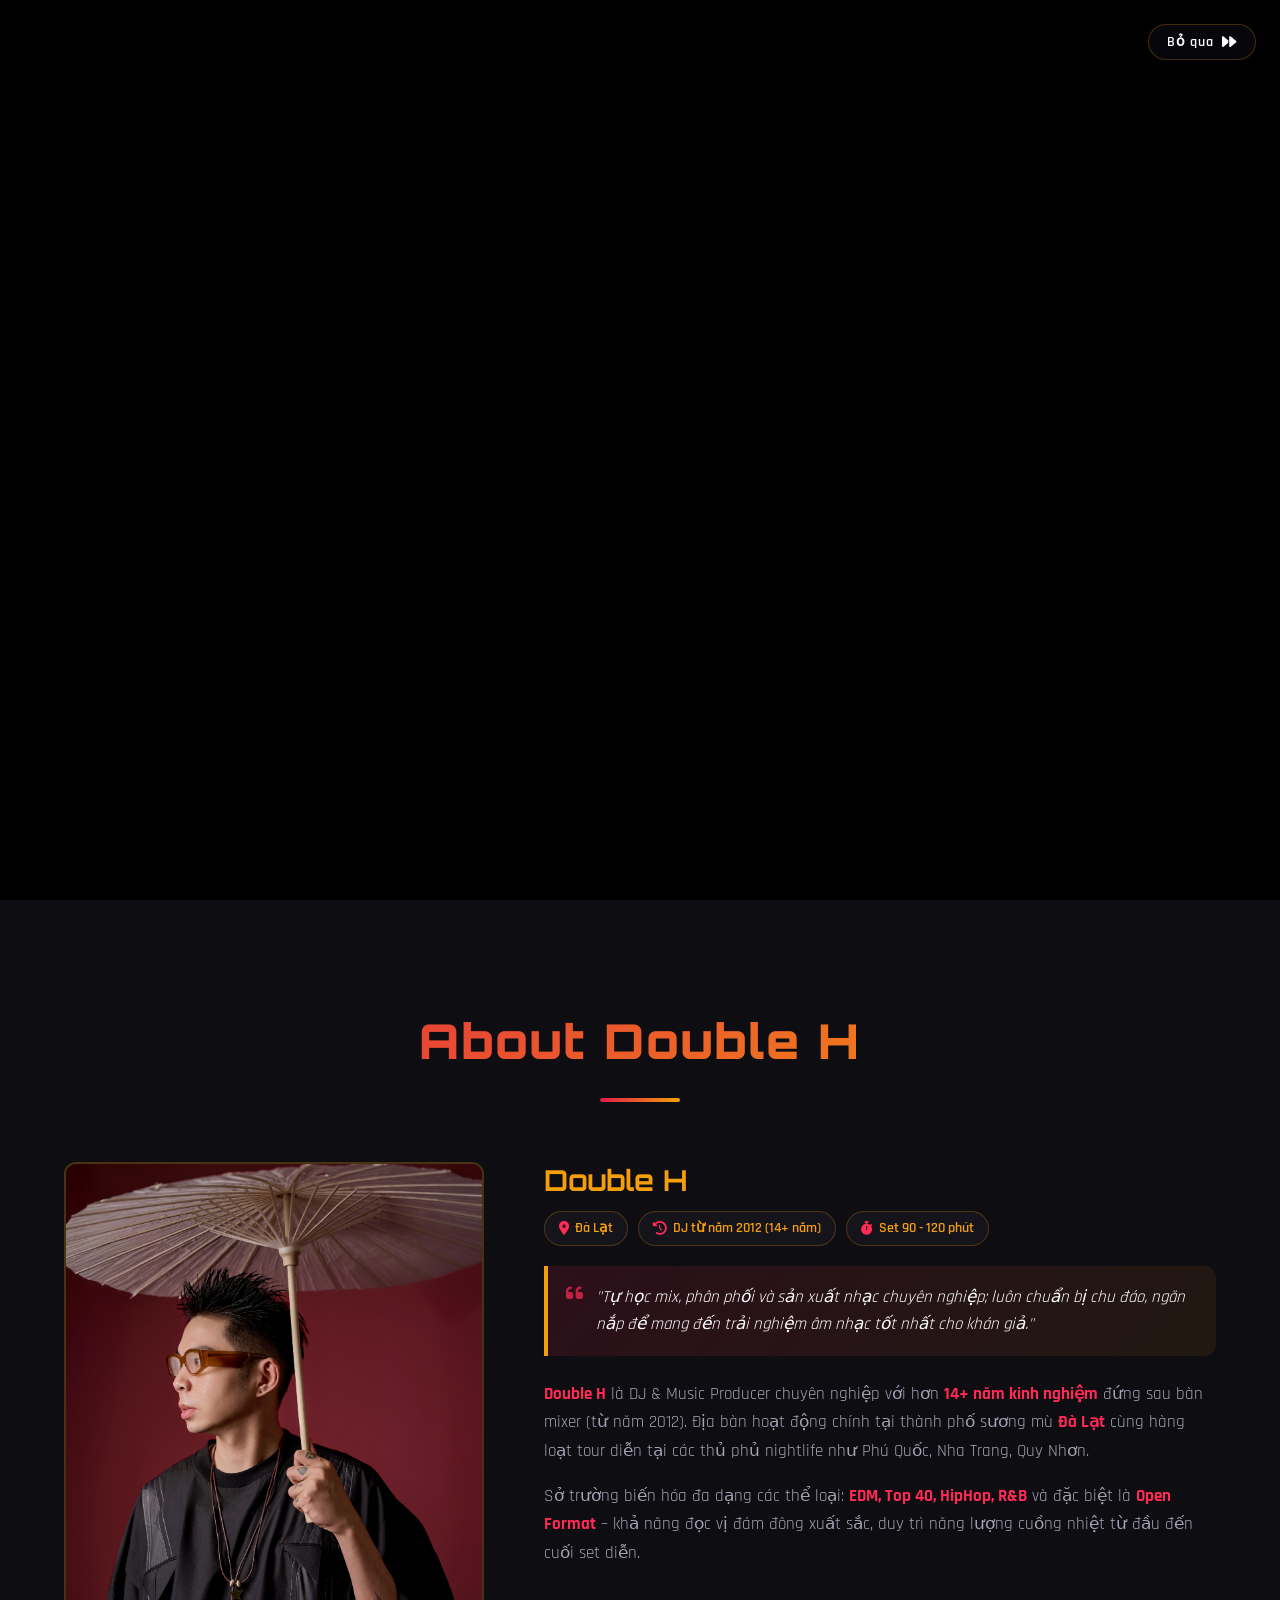
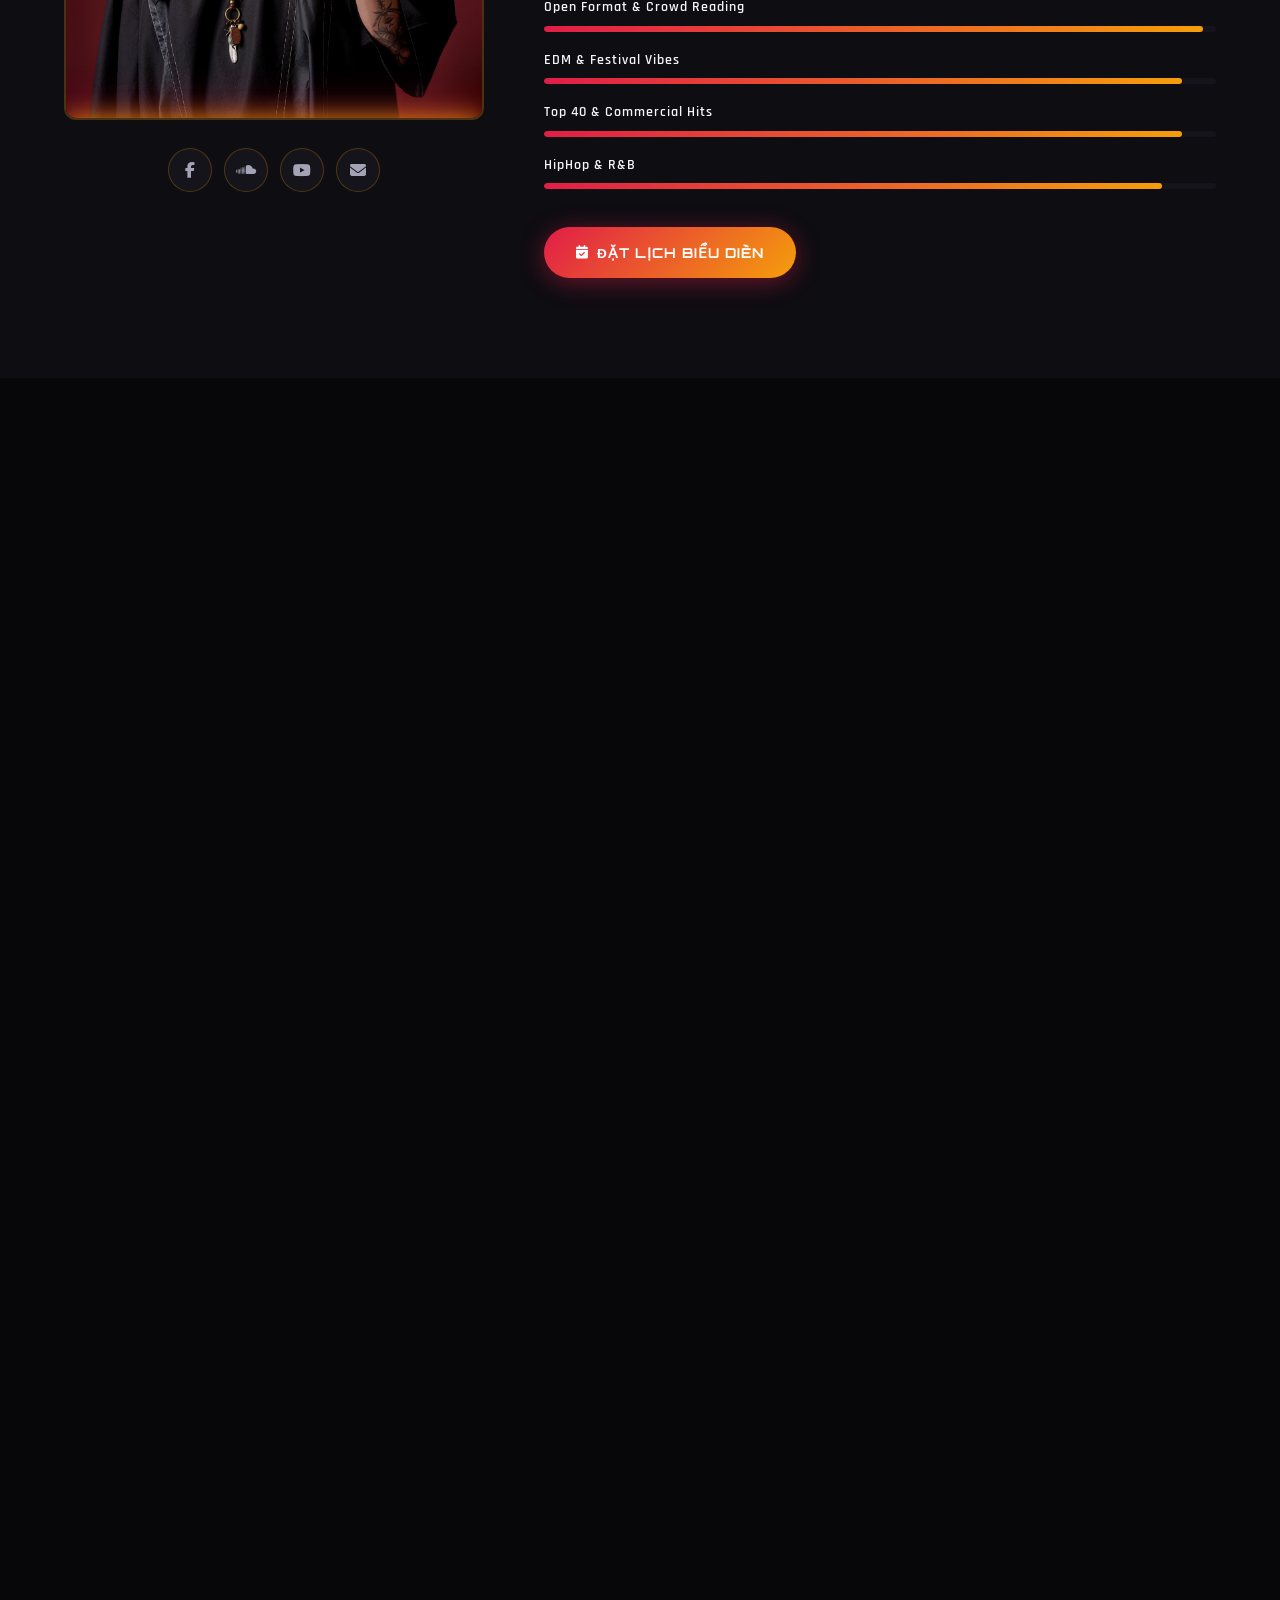
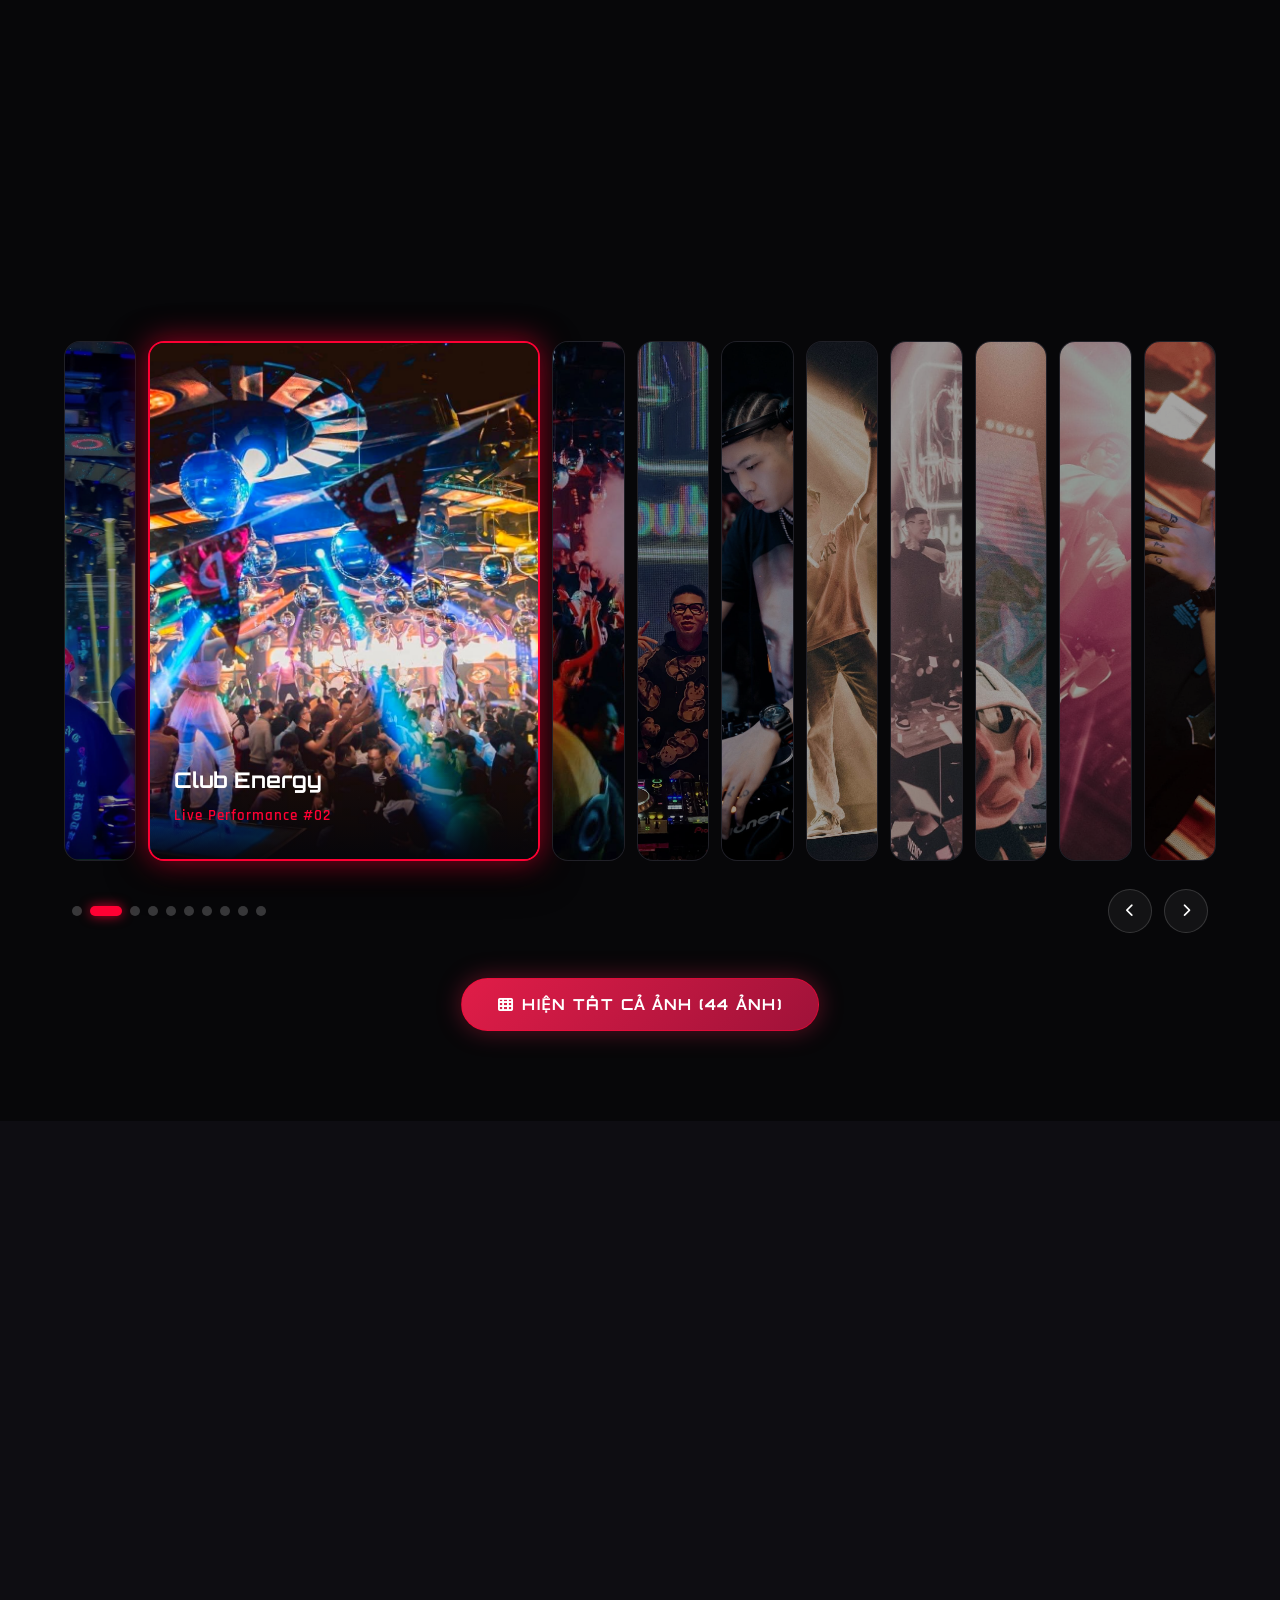
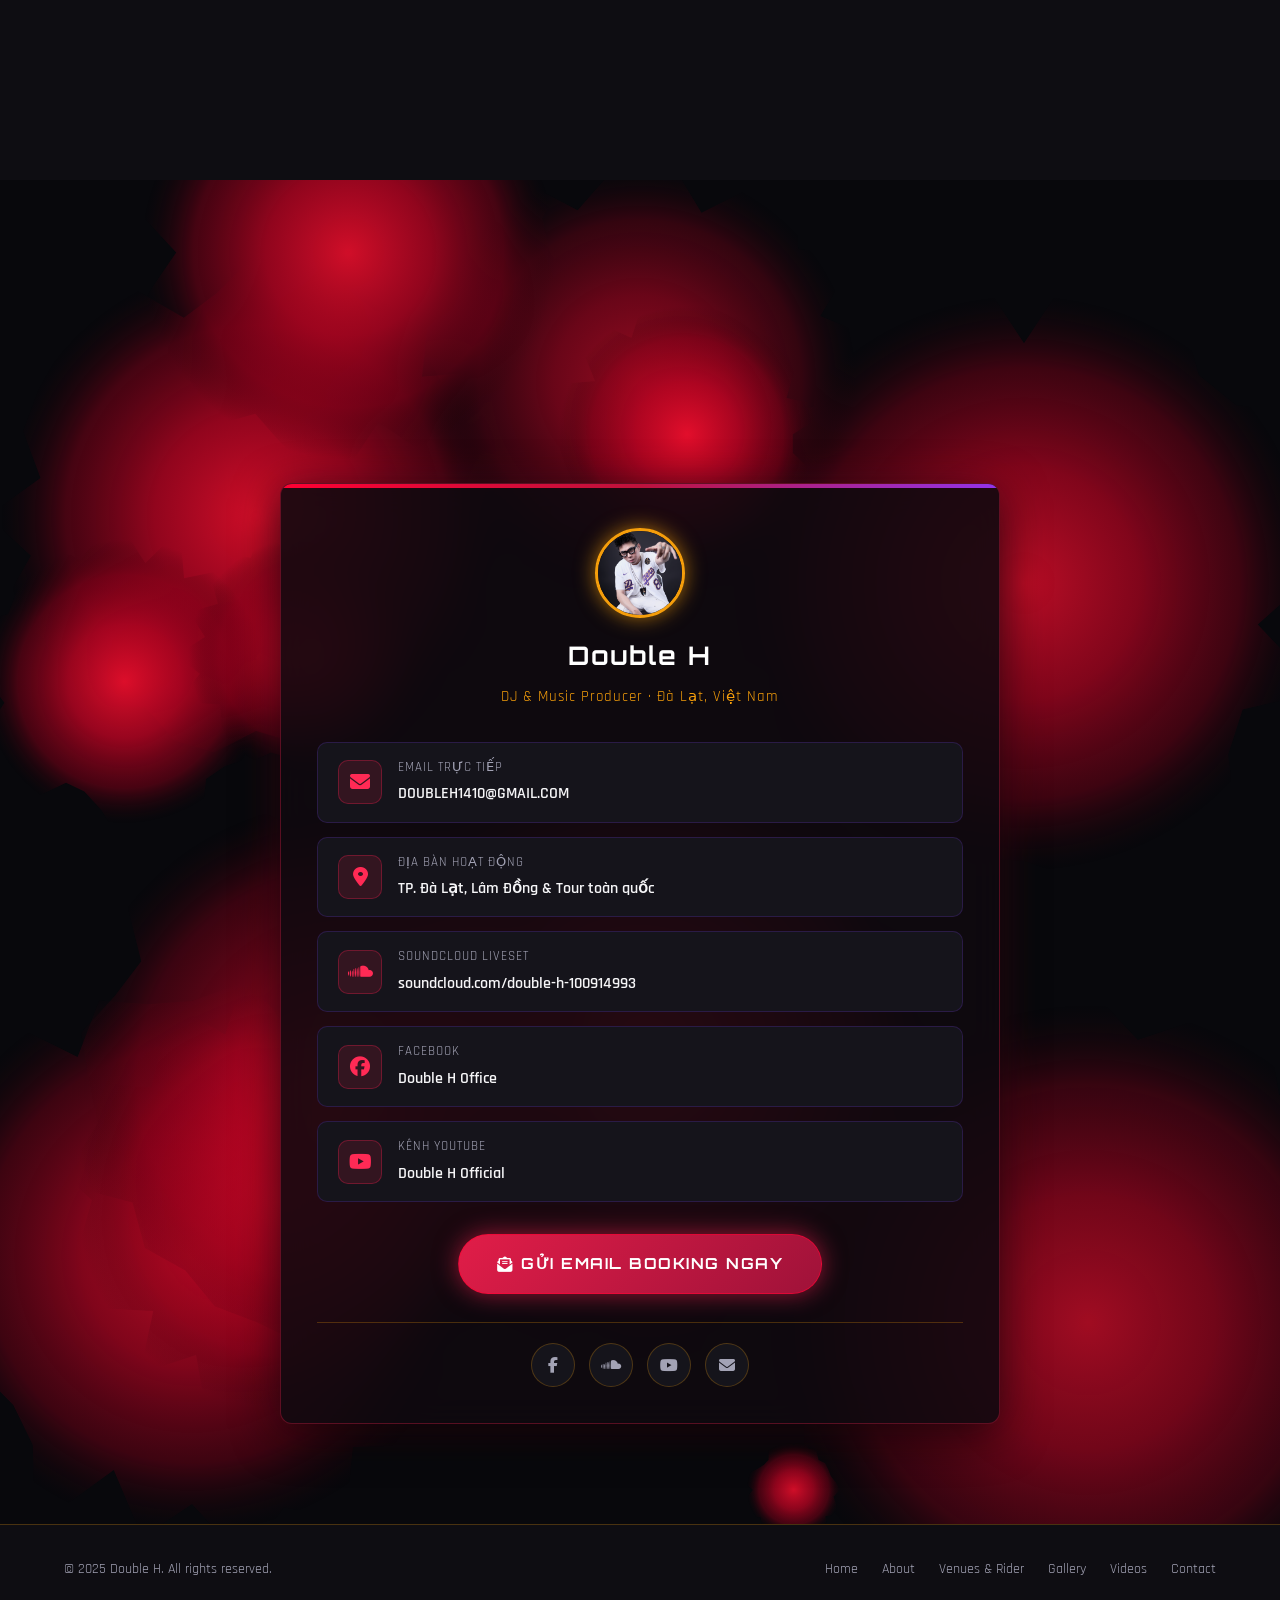
==== index.backup.html @ 1409c951 "Upload code" ====
<!DOCTYPE html>
<html lang="vi">
<head>
  <meta charset="UTF-8" />
  <meta name="viewport" content="width=device-width, initial-scale=1.0" />
  <title>Double H – Official Profile</title>
  <link rel="stylesheet" href="css/style.css?v=22" />
  <link rel="icon" href="Image Poster_/THT01479.JPG" type="image/jpeg" />

  <!-- Font Awesome -->
  <link rel="stylesheet" href="https://cdnjs.cloudflare.com/ajax/libs/font-awesome/6.5.0/css/all.min.css" />
  <!-- Google Fonts -->
  <link href="https://fonts.googleapis.com/css2?family=Orbitron:wght@400;700;900&family=Rajdhani:wght@400;500;600;700&display=swap" rel="stylesheet" />
</head>
<body>

  <!-- ===== FULLSCREEN INTRO OVERLAY ===== -->
  <div id="introOverlay" class="intro-overlay">
    <!-- Intro Video tự động phát ngay khi vào trang -->
    <video id="introVideo" autoplay muted playsinline preload="auto">
      <source src="LOGO LED_/DoubleH1.mp4" type="video/mp4" />
      Trình duyệt không hỗ trợ video.
    </video>

    <!-- Nút bỏ qua intro -->
    <button id="introSkipBtn" class="intro-skip-btn" title="Bỏ qua intro">
      Bỏ qua <i class="fas fa-forward"></i>
    </button>
  </div>

  <!-- ===== NAVBAR ===== -->
  <nav class="navbar" id="navbar">
    <div class="nav-container">
      <a href="#home" class="nav-logo">
        <img src="Image Poster_/THT01479.JPG" alt="Double H Logo" />
        <span class="notranslate">Double H</span>
      </a>
      <ul class="nav-links" id="navLinks">
        <button class="nav-close" id="navClose" aria-label="Đóng menu">&times;</button>
        <li><a href="#home">Home</a></li>
        <li><a href="#about">About</a></li>
        <li><a href="#venues">Venues & Rider</a></li>
        <li><a href="#gallery">Gallery</a></li>
        <li><a href="#videos">Videos</a></li>
        <li><a href="#contact">Contact</a></li>
      </ul>

      <!-- Bộ chọn 20 ngôn ngữ -->
      <div class="lang-selector" id="langSelector">
        <button class="lang-btn" id="langBtn" aria-label="Chọn ngôn ngữ">
          <img src="https://cdnjs.cloudflare.com/ajax/libs/twemoji/14.0.2/svg/1f1fb-1f1f3.svg" class="lang-flag-current" alt="Vietnam" />
          <span class="lang-current">VI</span>
          <i class="fas fa-chevron-down lang-arrow"></i>
        </button>
        <div class="lang-dropdown" id="langDropdown">
          <div class="lang-option active" data-lang="vi" data-flag="1f1fb-1f1f3">
            <img class="lang-flag" src="https://cdnjs.cloudflare.com/ajax/libs/twemoji/14.0.2/svg/1f1fb-1f1f3.svg" alt="VN" /> Tiếng Việt
          </div>
          <div class="lang-option" data-lang="en" data-flag="1f1ec-1f1e7">
            <img class="lang-flag" src="https://cdnjs.cloudflare.com/ajax/libs/twemoji/14.0.2/svg/1f1ec-1f1e7.svg" alt="GB" /> English
          </div>
          <div class="lang-option" data-lang="ko" data-flag="1f1f0-1f1f7">
            <img class="lang-flag" src="https://cdnjs.cloudflare.com/ajax/libs/twemoji/14.0.2/svg/1f1f0-1f1f7.svg" alt="KR" /> 한국어 (Korean)
          </div>
          <div class="lang-option" data-lang="ja" data-flag="1f1ef-1f1f5">
            <img class="lang-flag" src="https://cdnjs.cloudflare.com/ajax/libs/twemoji/14.0.2/svg/1f1ef-1f1f5.svg" alt="JP" /> 日本語 (Japanese)
          </div>
          <div class="lang-option" data-lang="zh-CN" data-flag="1f1e8-1f1f3">
            <img class="lang-flag" src="https://cdnjs.cloudflare.com/ajax/libs/twemoji/14.0.2/svg/1f1e8-1f1f3.svg" alt="CN" /> 中文 (Chinese)
          </div>
          <div class="lang-option" data-lang="fr" data-flag="1f1eb-1f1f7">
            <img class="lang-flag" src="https://cdnjs.cloudflare.com/ajax/libs/twemoji/14.0.2/svg/1f1eb-1f1f7.svg" alt="FR" /> Français
          </div>
          <div class="lang-option" data-lang="de" data-flag="1f1e9-1f1ea">
            <img class="lang-flag" src="https://cdnjs.cloudflare.com/ajax/libs/twemoji/14.0.2/svg/1f1e9-1f1ea.svg" alt="DE" /> Deutsch
          </div>
          <div class="lang-option" data-lang="es" data-flag="1f1ea-1f1f8">
            <img class="lang-flag" src="https://cdnjs.cloudflare.com/ajax/libs/twemoji/14.0.2/svg/1f1ea-1f1f8.svg" alt="ES" /> Español
          </div>
          <div class="lang-option" data-lang="ru" data-flag="1f1f7-1f1fa">
            <img class="lang-flag" src="https://cdnjs.cloudflare.com/ajax/libs/twemoji/14.0.2/svg/1f1f7-1f1fa.svg" alt="RU" /> Русский
          </div>
          <div class="lang-option" data-lang="th" data-flag="1f1f9-1f1ed">
            <img class="lang-flag" src="https://cdnjs.cloudflare.com/ajax/libs/twemoji/14.0.2/svg/1f1f9-1f1ed.svg" alt="TH" /> ไทย (Thai)
          </div>
          <div class="lang-option" data-lang="id" data-flag="1f1ee-1f1e9">
            <img class="lang-flag" src="https://cdnjs.cloudflare.com/ajax/libs/twemoji/14.0.2/svg/1f1ee-1f1e9.svg" alt="ID" /> Indonesia
          </div>
          <div class="lang-option" data-lang="pt" data-flag="1f1f5-1f1f9">
            <img class="lang-flag" src="https://cdnjs.cloudflare.com/ajax/libs/twemoji/14.0.2/svg/1f1f5-1f1f9.svg" alt="PT" /> Português
          </div>
          <div class="lang-option" data-lang="it" data-flag="1f1ee-1f1f9">
            <img class="lang-flag" src="https://cdnjs.cloudflare.com/ajax/libs/twemoji/14.0.2/svg/1f1ee-1f1f9.svg" alt="IT" /> Italiano
          </div>
          <div class="lang-option" data-lang="ar" data-flag="1f1f8-1f1e6">
            <img class="lang-flag" src="https://cdnjs.cloudflare.com/ajax/libs/twemoji/14.0.2/svg/1f1f8-1f1e6.svg" alt="SA" /> العربية (Arabic)
          </div>
          <div class="lang-option" data-lang="hi" data-flag="1f1ee-1f1f3">
            <img class="lang-flag" src="https://cdnjs.cloudflare.com/ajax/libs/twemoji/14.0.2/svg/1f1ee-1f1f3.svg" alt="IN" /> हिन्दी (Hindi)
          </div>
          <div class="lang-option" data-lang="nl" data-flag="1f1f3-1f1f1">
            <img class="lang-flag" src="https://cdnjs.cloudflare.com/ajax/libs/twemoji/14.0.2/svg/1f1f3-1f1f1.svg" alt="NL" /> Nederlands
          </div>
          <div class="lang-option" data-lang="tr" data-flag="1f1f9-1f1f7">
            <img class="lang-flag" src="https://cdnjs.cloudflare.com/ajax/libs/twemoji/14.0.2/svg/1f1f9-1f1f7.svg" alt="TR" /> Türkçe
          </div>
          <div class="lang-option" data-lang="ms" data-flag="1f1f2-1f1fe">
            <img class="lang-flag" src="https://cdnjs.cloudflare.com/ajax/libs/twemoji/14.0.2/svg/1f1f2-1f1fe.svg" alt="MY" /> Bahasa Melayu
          </div>
          <div class="lang-option" data-lang="pl" data-flag="1f1f5-1f1f1">
            <img class="lang-flag" src="https://cdnjs.cloudflare.com/ajax/libs/twemoji/14.0.2/svg/1f1f5-1f1f1.svg" alt="PL" /> Polski
          </div>
          <div class="lang-option" data-lang="sv" data-flag="1f1f8-1f1ea">
            <img class="lang-flag" src="https://cdnjs.cloudflare.com/ajax/libs/twemoji/14.0.2/svg/1f1f8-1f1ea.svg" alt="SE" /> Svenska
          </div>
        </div>
      </div>

      <!-- Thẻ ẩn của Google Translate Widget -->
      <div id="google_translate_element" style="display:none;"></div>

      <button class="hamburger" id="hamburger" aria-label="Menu">
        <span></span><span></span><span></span>
      </button>
    </div>
  </nav>

  <!-- ===== HERO SECTION ===== -->
  <section class="hero" id="home">
    <div class="hero-bg">
      <video id="heroVideo" autoplay muted loop playsinline preload="auto">
        <source src="VIDEO_/Video Project 3.mp4" type="video/mp4" />
      </video>
      <div class="hero-overlay"></div>
    </div>
    <!-- Nút Bật/Tắt âm thanh cho Hero Video -->
    <button class="hero-sound-btn" id="heroSoundToggle" title="Bật/Tắt âm thanh" aria-label="Bật/Tắt âm thanh">
      <i class="fas fa-volume-mute"></i>
    </button>
    <!-- Huy hiệu địa chỉ ở góc trái dưới cùng banner -->
    <div class="hero-badge">📍 TP. Ho Chi Minh · DJ & Music Producer</div>
    <div class="hero-content">
      <h1 class="hero-title notranslate">
        <span class="neon-text">Double</span>
        <span class="neon-text-cyan">H</span>
      </h1>
      <p class="hero-sub">EDM · Top 40 · HipHop · R&B · Open Format</p>
      <div class="hero-stats">
        <div class="stat">
          <span class="stat-num" data-count="14">0</span><span>+</span>
          <p>Năm kinh nghiệm (Từ 2012)</p>
        </div>
        <div class="stat">
          <span class="stat-num" data-count="120">0</span><span>m</span>
          <p>Set 90 - 120 phút</p>
        </div>
        <div class="stat">
          <span class="stat-num" data-count="50">0</span><span>+</span>
          <p>Sân khấu & Clubs</p>
        </div>
      </div>
      <div class="hero-actions">
        <a href="#venues" class="btn btn-primary">
          <i class="fas fa-compact-disc"></i> Venues & Rider
        </a>
        <a href="#contact" class="btn btn-outline">
          <i class="fas fa-calendar-check"></i> Booking Show
        </a>
      </div>
    </div>
    <div class="scroll-down">
      <div class="scroll-arrow"></div>
    </div>
  </section>

  <!-- ===== ABOUT SECTION ===== -->
  <section class="about" id="about">
    <div class="container">
      <div class="section-header">
        <h2 class="section-title">About <span class="notranslate">Double H</span></h2>
        <div class="title-line"></div>
      </div>
      <div class="about-grid">
        <div class="about-image">
          <div class="image-frame">
            <img src="Image Poster_/THT01532.JPG" alt="Double H" />
            <div class="image-shine"></div>
          </div>
          <div class="social-links">
            <a href="https://facebook.com" target="_blank" class="social-icon" aria-label="Facebook"><i class="fab fa-facebook-f"></i></a>
            <a href="https://soundcloud.com/double-h-100914993" target="_blank" class="social-icon" aria-label="SoundCloud"><i class="fab fa-soundcloud"></i></a>
            <a href="https://youtube.com" target="_blank" class="social-icon" aria-label="YouTube"><i class="fab fa-youtube"></i></a>
            <a href="mailto:DOUBLEH1410@GMAIL.COM" class="social-icon" aria-label="Email"><i class="fas fa-envelope"></i></a>
          </div>
        </div>
        <div class="about-content">
          <h3 class="about-name"><span class="highlight notranslate">Double H</span></h3>
          <div class="about-badges">
            <span class="about-badge"><i class="fas fa-map-marker-alt"></i> Đà Lạt</span>
            <span class="about-badge"><i class="fas fa-history"></i> DJ từ năm 2012 (14+ năm)</span>
            <span class="about-badge"><i class="fas fa-stopwatch"></i> Set 90 - 120 phút</span>
          </div>

          <!-- Triết lý âm nhạc -->
          <div class="philosophy-box">
            <i class="fas fa-quote-left quote-icon"></i>
            <p class="philosophy-text">
              "Tự học mix, phân phối và sản xuất nhạc chuyên nghiệp; luôn chuẩn bị chu đáo, ngăn nắp để mang đến trải nghiệm âm nhạc tốt nhất cho khán giả."
            </p>
          </div>

          <p class="about-text">
            <strong class="notranslate">Double H</strong> là DJ & Music Producer chuyên nghiệp với hơn <strong>14+ năm kinh nghiệm</strong> đứng sau bàn mixer (từ năm 2012). Địa bàn hoạt động chính tại thành phố sương mù <strong>Đà Lạt</strong> cùng hàng loạt tour diễn tại các thủ phủ nightlife như Phú Quốc, Nha Trang, Quy Nhơn.
          </p>
          <p class="about-text">
            Sở trường biến hóa đa dạng các thể loại: <strong>EDM, Top 40, HipHop, R&B</strong> và đặc biệt là <strong>Open Format</strong> – khả năng đọc vị đám đông xuất sắc, duy trì năng lượng cuồng nhiệt từ đầu đến cuối set diễn.
          </p>

          <div class="skills-list">
            <div class="skill-item">
              <span class="skill-label">Open Format & Crowd Reading</span>
              <div class="skill-bar"><div class="skill-fill" data-width="98"></div></div>
            </div>
            <div class="skill-item">
              <span class="skill-label">EDM & Festival Vibes</span>
              <div class="skill-bar"><div class="skill-fill" data-width="95"></div></div>
            </div>
            <div class="skill-item">
              <span class="skill-label">Top 40 & Commercial Hits</span>
              <div class="skill-bar"><div class="skill-fill" data-width="95"></div></div>
            </div>
            <div class="skill-item">
              <span class="skill-label">HipHop & R&B</span>
              <div class="skill-bar"><div class="skill-fill" data-width="92"></div></div>
            </div>
          </div>
          <a href="#contact" class="btn btn-primary btn-about-booking">
            <i class="fas fa-calendar-check"></i> Đặt Lịch Biểu Diễn
          </a>
        </div>
      </div>
    </div>
  </section>

  <!-- ===== VENUES & TECHNICAL RIDER SECTION ===== -->
  <section class="experience-section" id="venues">
    <div class="container">
      <div class="section-header">
        <h2 class="section-title">Venues & Technical Rider</h2>
        <!-- Bộ sóng âm thanh Visualizer nảy theo nhạc DJ -->
        <div class="music-visualizer" title="Double H Soundwave">
          <span class="v-bar"></span>
          <span class="v-bar"></span>
          <span class="v-bar"></span>
          <span class="v-bar"></span>
          <span class="v-bar"></span>
          <span class="v-bar"></span>
          <span class="v-bar"></span>
          <span class="v-bar"></span>
          <span class="v-bar"></span>
          <span class="v-bar"></span>
          <span class="v-bar"></span>
          <span class="v-bar"></span>
          <span class="v-bar"></span>
          <span class="v-bar"></span>
          <span class="v-bar"></span>
          <span class="v-bar"></span>
          <span class="v-bar"></span>
          <span class="v-bar"></span>
          <span class="v-bar"></span>
          <span class="v-bar"></span>
          <span class="v-bar"></span>
          <span class="v-bar"></span>
          <span class="v-bar"></span>
          <span class="v-bar"></span>
          <span class="v-bar"></span>
        </div>
        <p class="section-subtitle">Lịch sử sân khấu thực chiến & Yêu cầu kỹ thuật tiêu chuẩn</p>
      </div>

      <div class="experience-grid">
        <!-- Card 1: Địa điểm & Lễ hội đã biểu diễn -->
        <div class="experience-card">
          <div class="card-header-icon"><i class="fas fa-map-marked-alt"></i></div>
          <h3 class="card-title">Địa Điểm & Lễ Hội Đã Biểu Diễn</h3>

          <!-- Lễ hội -->
          <div class="venue-city">
            <h4 class="venue-city-title"><i class="fas fa-fire"></i> Lễ Hội Âm Nhạc (Music Festival)</h4>
            <div class="venue-tags">
              <span class="venue-tag festival"><i class="fas fa-star"></i> In Space Music Festival (Đà Lạt)</span>
            </div>
          </div>

          <!-- Đà Lạt -->
          <div class="venue-city">
            <h4 class="venue-city-title"><i class="fas fa-map-pin"></i> Đà Lạt (Resident & Guest DJ)</h4>
            <div class="venue-tags">
              <span class="venue-tag">B21 Bar</span>
              <span class="venue-tag">WARM Night Club</span>
              <span class="venue-tag">Rain Night Club</span>
              <span class="venue-tag">DeeBase Beer Club</span>
              <span class="venue-tag">F Garden</span>
              <span class="venue-tag">Bliss Ultra Lounge</span>
              <span class="venue-tag">Alpha Music Club</span>
              <span class="venue-tag">Kozy Beer Kitchen</span>
              <span class="venue-tag">NoMercy Pub</span>
              <span class="venue-tag">District 1 Beer Bar</span>
              <span class="venue-tag">Balcony Speakeasy Bar</span>
              <span class="venue-tag">Golf Valley</span>
              <span class="venue-tag">Ninety Beer Garden</span>
            </div>
          </div>

          <!-- Phú Quốc -->
          <div class="venue-city">
            <h4 class="venue-city-title"><i class="fas fa-umbrella-beach"></i> Phú Quốc</h4>
            <div class="venue-tags">
              <span class="venue-tag">INK360 (InterContinental Resort)</span>
              <span class="venue-tag">Crowne Plaza</span>
              <span class="venue-tag">Lucia</span>
              <span class="venue-tag">Sunset Beach Bar & Restaurant</span>
            </div>
          </div>

          <!-- Nha Trang & Quy Nhơn -->
          <div class="venue-city">
            <h4 class="venue-city-title"><i class="fas fa-cocktail"></i> Nha Trang & Quy Nhơn</h4>
            <div class="venue-tags">
              <span class="venue-tag">DOM Nightclub (Nha Trang)</span>
              <span class="venue-tag">The Goat 10 (Nha Trang)</span>
              <span class="venue-tag">VIP Pub (Quy Nhơn)</span>
            </div>
          </div>
        </div>

        <!-- Card 2: Yêu cầu thiết bị & Media (Technical Rider) -->
        <div class="experience-card">
          <div class="card-header-icon"><i class="fas fa-sliders-h"></i></div>
          <h3 class="card-title">Yêu Cầu Thiết Bị & Media (Rider)</h3>

          <div class="rider-item">
            <div class="rider-icon"><i class="fas fa-compact-disc"></i></div>
            <div class="rider-info">
              <h5>Thiết Bị DJ (DJ Equipment)</h5>
              <p>Pioneer CDJ 2000 trở lên (CDJ-2000NXS / NXS2 / 3000), bàn DDJ Serato hoặc hệ thống USB Rekordbox / Serato DJ Pro.</p>
            </div>
          </div>

          <div class="rider-item">
            <div class="rider-icon"><i class="fas fa-volume-up"></i></div>
            <div class="rider-info">
              <h5>Hệ Thống Kiểm Âm (Monitor)</h5>
              <p>Booth Monitor riêng biệt tại bàn DJ, âm lượng độc lập, công suất chuẩn để đảm bảo kiểm âm chuẩn xác nhất.</p>
            </div>
          </div>

          <div class="rider-item">
            <div class="rider-icon"><i class="fas fa-microphone"></i></div>
            <div class="rider-info">
              <h5>Microphone</h5>
              <p>01 Wireless Microphone chất lượng tốt cắm sẵn vào mixer phục vụ MC & tương tác cùng khán giả.</p>
            </div>
          </div>

          <div class="rider-item">
            <div class="rider-icon"><i class="fas fa-tv"></i></div>
            <div class="rider-info">
              <h5>Media & Visuals</h5>
              <p>Trình chiếu Logo <strong class="notranslate">Double H</strong> trên màn hình LED / Visualizer xuyên suốt set diễn (có cung cấp sẵn file Visuals & Logo chuẩn sắc nét).</p>
            </div>
          </div>

          <div class="rider-item">
            <div class="rider-icon"><i class="fas fa-stopwatch"></i></div>
            <div class="rider-info">
              <h5>Thời Lượng Set Diễn</h5>
              <p>Thời lượng tiêu chuẩn: <strong>90 - 120 phút</strong> (Có thể điều chỉnh linh hoạt theo tính chất sự kiện).</p>
            </div>
          </div>
        </div>
      </div>
    </div>
  </section>

  <!-- ===== GALLERY SECTION (PHOTO ALBUM) ===== -->
  <section class="gallery-section" id="gallery">
    <div class="container">
      <div class="section-header">
        <span class="album-tag">PERFORMANCE MOMENTS</span>
        <h2 class="album-main-title">PHOTO <span class="highlight-red">ALBUM</span></h2>
        <p class="album-desc">Bộ sưu tập những khoảnh khắc bùng nổ năng lượng, ánh sáng cuồng nhiệt và cảm xúc thăng hoa tại các sân khấu sự kiện của <strong class="notranslate">Double H</strong>.</p>
      </div>

      <!-- 10 Ảnh Accordion chuyển đổi (Photo Album Slider) -->
      <div class="album-accordion" id="albumAccordion">
        <!-- 10 panels -->
        <div class="accordion-panel active" data-index="0" data-src="Working Image_/103447091_2953887374660167_877489953953848923_n.jpg">
          <img src="Working Image_/103447091_2953887374660167_877489953953848923_n.jpg" alt="Double H Live #1" />
          <div class="panel-content">
            <h4>Bass Drop Moment</h4>
            <p>Live Performance #01</p>
          </div>
        </div>
        <div class="accordion-panel" data-index="1" data-src="Working Image_/103792370_2939595019422736_6837287143137501909_n.jpg">
          <img src="Working Image_/103792370_2939595019422736_6837287143137501909_n.jpg" alt="Double H Live #2" />
          <div class="panel-content">
            <h4>Club Energy</h4>
            <p>Live Performance #02</p>
          </div>
        </div>
        <div class="accordion-panel" data-index="2" data-src="Working Image_/119594791_3209623292419906_1239472198645116852_n.jpg">
          <img src="Working Image_/119594791_3209623292419906_1239472198645116852_n.jpg" alt="Double H Live #3" />
          <div class="panel-content">
            <h4>Festival Stage</h4>
            <p>Live Performance #03</p>
          </div>
        </div>
        <div class="accordion-panel" data-index="3" data-src="Working Image_/124168261_3373433892705511_6980494181686721775_n.jpg">
          <img src="Working Image_/124168261_3373433892705511_6980494181686721775_n.jpg" alt="Double H Live #4" />
          <div class="panel-content">
            <h4>Crowd Connection</h4>
            <p>Live Performance #04</p>
          </div>
        </div>
        <div class="accordion-panel" data-index="4" data-src="Working Image_/1312447114_5413738172008396_4155288758514861091_n.jpg">
          <img src="Working Image_/1312447114_5413738172008396_4155288758514861091_n.jpg" alt="Double H Live #5" />
          <div class="panel-content">
            <h4>Midnight Vibes</h4>
            <p>Live Performance #05</p>
          </div>
        </div>
        <div class="accordion-panel" data-index="5" data-src="Working Image_/133141024_3497328113649421_105251985536781193_n.jpg">
          <img src="Working Image_/133141024_3497328113649421_105251985536781193_n.jpg" alt="Double H Live #6" />
          <div class="panel-content">
            <h4>Sunset Beat</h4>
            <p>Live Performance #06</p>
          </div>
        </div>
        <div class="accordion-panel" data-index="6" data-src="Working Image_/133580587_3494506223931610_4872493787732506291_n.jpg">
          <img src="Working Image_/133580587_3494506223931610_4872493787732506291_n.jpg" alt="Double H Live #7" />
          <div class="panel-content">
            <h4>Peak Time Euphoria</h4>
            <p>Live Performance #07</p>
          </div>
        </div>
        <div class="accordion-panel" data-index="7" data-src="Working Image_/133852903_3497328170316082_348304408525794914_n.jpg">
          <img src="Working Image_/133852903_3497328170316082_348304408525794914_n.jpg" alt="Double H Live #8" />
          <div class="panel-content">
            <h4>Light & Lasers</h4>
            <p>Live Performance #08</p>
          </div>
        </div>
        <div class="accordion-panel" data-index="8" data-src="Working Image_/136055146_3508725782509654_7782384052257792933_n.jpg">
          <img src="Working Image_/136055146_3508725782509654_7782384052257792933_n.jpg" alt="Double H Live #9" />
          <div class="panel-content">
            <h4>Electric Atmosphere</h4>
            <p>Live Performance #09</p>
          </div>
        </div>
        <div class="accordion-panel" data-index="9" data-src="Working Image_/150869561_3647816971933867_3812036620052143295_n.jpg">
          <img src="Working Image_/150869561_3647816971933867_3812036620052143295_n.jpg" alt="Double H Live #10" />
          <div class="panel-content">
            <h4>Grand Finale</h4>
            <p>Live Performance #10</p>
          </div>
        </div>
      </div>

      <!-- Điều hướng Album Dots & Mũi tên Prev/Next -->
      <div class="album-controls">
        <div class="album-dots" id="albumDots">
          <!-- 10 dots sinh ra tự động -->
        </div>
        <div class="album-nav-btns">
          <button class="album-nav-btn" id="albumPrev" aria-label="Previous image"><i class="fas fa-chevron-left"></i></button>
          <button class="album-nav-btn" id="albumNext" aria-label="Next image"><i class="fas fa-chevron-right"></i></button>
        </div>
      </div>

      <!-- Khung xem tất cả 44 ảnh (Ẩn ban đầu, bấm hiện tất cả) -->
      <div class="gallery-full-wrapper" id="galleryFullWrap" style="display: none;">
        <div class="gallery-full-divider">
          <span>TOÀN BỘ ALBUM (44 HÌNH ẢNH)</span>
        </div>
        <div class="gallery-grid" id="galleryGrid">
        <div class="gallery-item" data-category="all">
          <img src="Working Image_/103447091_2953887374660167_877489953953848923_n.jpg" alt="Double H Live #1" loading="lazy" />
          <div class="gallery-overlay">
            <i class="fas fa-search-plus"></i>
            <p>Double H Live #1</p>
          </div>
        </div>
        <div class="gallery-item" data-category="all">
          <img src="Working Image_/103792370_2939595019422736_6837287143137501909_n.jpg" alt="Double H Live #2" loading="lazy" />
          <div class="gallery-overlay">
            <i class="fas fa-search-plus"></i>
            <p>Double H Live #2</p>
          </div>
        </div>
        <div class="gallery-item" data-category="all">
          <img src="Working Image_/119594791_3209623292419906_1239472198645116852_n.jpg" alt="Double H Live #3" loading="lazy" />
          <div class="gallery-overlay">
            <i class="fas fa-search-plus"></i>
            <p>Double H Live #3</p>
          </div>
        </div>
        <div class="gallery-item" data-category="all">
          <img src="Working Image_/124168261_3373433892705511_6980494181686721775_n.jpg" alt="Double H Live #4" loading="lazy" />
          <div class="gallery-overlay">
            <i class="fas fa-search-plus"></i>
            <p>Double H Live #4</p>
          </div>
        </div>
        <div class="gallery-item" data-category="all">
          <img src="Working Image_/1312447114_5413738172008396_4155288758514861091_n.jpg" alt="Double H Live #5" loading="lazy" />
          <div class="gallery-overlay">
            <i class="fas fa-search-plus"></i>
            <p>Double H Live #5</p>
          </div>
        </div>
        <div class="gallery-item" data-category="all">
          <img src="Working Image_/133141024_3497328113649421_105251985536781193_n.jpg" alt="Double H Live #6" loading="lazy" />
          <div class="gallery-overlay">
            <i class="fas fa-search-plus"></i>
            <p>Double H Live #6</p>
          </div>
        </div>
        <div class="gallery-item" data-category="all">
          <img src="Working Image_/133580587_3494506223931610_4872493787732506291_n.jpg" alt="Double H Live #7" loading="lazy" />
          <div class="gallery-overlay">
            <i class="fas fa-search-plus"></i>
            <p>Double H Live #7</p>
          </div>
        </div>
        <div class="gallery-item" data-category="all">
          <img src="Working Image_/133852903_3497328170316082_348304408525794914_n.jpg" alt="Double H Live #8" loading="lazy" />
          <div class="gallery-overlay">
            <i class="fas fa-search-plus"></i>
            <p>Double H Live #8</p>
          </div>
        </div>
        <div class="gallery-item" data-category="all">
          <img src="Working Image_/136055146_3508725782509654_7782384052257792933_n.jpg" alt="Double H Live #9" loading="lazy" />
          <div class="gallery-overlay">
            <i class="fas fa-search-plus"></i>
            <p>Double H Live #9</p>
          </div>
        </div>
        <div class="gallery-item" data-category="all">
          <img src="Working Image_/150869561_3647816971933867_3812036620052143295_n.jpg" alt="Double H Live #10" loading="lazy" />
          <div class="gallery-overlay">
            <i class="fas fa-search-plus"></i>
            <p>Double H Live #10</p>
          </div>
        </div>
        <div class="gallery-item" data-category="all">
          <img src="Working Image_/167107656_3731853960196834_4052268759947798031_n.jpg" alt="Double H Live #11" loading="lazy" />
          <div class="gallery-overlay">
            <i class="fas fa-search-plus"></i>
            <p>Double H Live #11</p>
          </div>
        </div>
        <div class="gallery-item" data-category="all">
          <img src="Working Image_/168485436_3748825678499662_878175655727192548_n.jpg" alt="Double H Live #12" loading="lazy" />
          <div class="gallery-overlay">
            <i class="fas fa-search-plus"></i>
            <p>Double H Live #12</p>
          </div>
        </div>
        <div class="gallery-item" data-category="all">
          <img src="Working Image_/176334735_3813215322060697_4245497093563978086_n.jpg" alt="Double H Live #13" loading="lazy" />
          <div class="gallery-overlay">
            <i class="fas fa-search-plus"></i>
            <p>Double H Live #13</p>
          </div>
        </div>
        <div class="gallery-item" data-category="all">
          <img src="Working Image_/269820067_4593531340695754_462981138087528416_n.jpg" alt="Double H Live #14" loading="lazy" />
          <div class="gallery-overlay">
            <i class="fas fa-search-plus"></i>
            <p>Double H Live #14</p>
          </div>
        </div>
        <div class="gallery-item" data-category="all">
          <img src="Working Image_/274686320_4754497861265767_6611499599411067100_n.jpg" alt="Double H Live #15" loading="lazy" />
          <div class="gallery-overlay">
            <i class="fas fa-search-plus"></i>
            <p>Double H Live #15</p>
          </div>
        </div>
        <div class="gallery-item" data-category="all">
          <img src="Working Image_/275500418_4819295864785966_4955552991909741839_n.jpg" alt="Double H Live #16" loading="lazy" />
          <div class="gallery-overlay">
            <i class="fas fa-search-plus"></i>
            <p>Double H Live #16</p>
          </div>
        </div>
        <div class="gallery-item" data-category="all">
          <img src="Working Image_/276010007_4819295878119298_1941825696321420613_n.jpg" alt="Double H Live #17" loading="lazy" />
          <div class="gallery-overlay">
            <i class="fas fa-search-plus"></i>
            <p>Double H Live #17</p>
          </div>
        </div>
        <div class="gallery-item" data-category="all">
          <img src="Working Image_/278854527_4903179189730966_2470584337210710084_n.jpg" alt="Double H Live #18" loading="lazy" />
          <div class="gallery-overlay">
            <i class="fas fa-search-plus"></i>
            <p>Double H Live #18</p>
          </div>
        </div>
        <div class="gallery-item" data-category="all">
          <img src="Working Image_/283977727_5003193976396153_6134155773733148641_n.jpg" alt="Double H Live #19" loading="lazy" />
          <div class="gallery-overlay">
            <i class="fas fa-search-plus"></i>
            <p>Double H Live #19</p>
          </div>
        </div>
        <div class="gallery-item" data-category="all">
          <img src="Working Image_/313094874_5456845171031029_3029435480497121216_n.jpg" alt="Double H Live #20" loading="lazy" />
          <div class="gallery-overlay">
            <i class="fas fa-search-plus"></i>
            <p>Double H Live #20</p>
          </div>
        </div>
        <div class="gallery-item" data-category="all">
          <img src="Working Image_/314632774_5456845397697673_8907107977829833754_n.jpg" alt="Double H Live #21" loading="lazy" />
          <div class="gallery-overlay">
            <i class="fas fa-search-plus"></i>
            <p>Double H Live #21</p>
          </div>
        </div>
        <div class="gallery-item" data-category="all">
          <img src="Working Image_/314648605_5456845254364354_4383789988104320693_n.jpg" alt="Double H Live #22" loading="lazy" />
          <div class="gallery-overlay">
            <i class="fas fa-search-plus"></i>
            <p>Double H Live #22</p>
          </div>
        </div>
        <div class="gallery-item" data-category="all">
          <img src="Working Image_/317997697_5553607204688158_8873371408385173664_n.jpg" alt="Double H Live #23" loading="lazy" />
          <div class="gallery-overlay">
            <i class="fas fa-search-plus"></i>
            <p>Double H Live #23</p>
          </div>
        </div>
        <div class="gallery-item" data-category="all">
          <img src="Working Image_/318467871_5553607128021499_1787409270406570621_n.jpg" alt="Double H Live #24" loading="lazy" />
          <div class="gallery-overlay">
            <i class="fas fa-search-plus"></i>
            <p>Double H Live #24</p>
          </div>
        </div>
        <div class="gallery-item" data-category="all">
          <img src="Working Image_/325608731_589031729264308_221465543200643900_n.jpg" alt="Double H Live #25" loading="lazy" />
          <div class="gallery-overlay">
            <i class="fas fa-search-plus"></i>
            <p>Double H Live #25</p>
          </div>
        </div>
        <div class="gallery-item" data-category="all">
          <img src="Working Image_/326694754_732886041677685_6171967903989440387_n.jpg" alt="Double H Live #26" loading="lazy" />
          <div class="gallery-overlay">
            <i class="fas fa-search-plus"></i>
            <p>Double H Live #26</p>
          </div>
        </div>
        <div class="gallery-item" data-category="all">
          <img src="Working Image_/419321858_6889800934402105_1955541847842140851_n.jpg" alt="Double H Live #27" loading="lazy" />
          <div class="gallery-overlay">
            <i class="fas fa-search-plus"></i>
            <p>Double H Live #27</p>
          </div>
        </div>
        <div class="gallery-item" data-category="all">
          <img src="Working Image_/419363652_6889801921068673_2174510042632461070_n.jpg" alt="Double H Live #28" loading="lazy" />
          <div class="gallery-overlay">
            <i class="fas fa-search-plus"></i>
            <p>Double H Live #28</p>
          </div>
        </div>
        <div class="gallery-item" data-category="all">
          <img src="Working Image_/419432040_6889800794402119_8720626315004528012_n.jpg" alt="Double H Live #29" loading="lazy" />
          <div class="gallery-overlay">
            <i class="fas fa-search-plus"></i>
            <p>Double H Live #29</p>
          </div>
        </div>
        <div class="gallery-item" data-category="all">
          <img src="Working Image_/423312783_6952523741463157_4230223791399010689_n.jpg" alt="Double H Live #30" loading="lazy" />
          <div class="gallery-overlay">
            <i class="fas fa-search-plus"></i>
            <p>Double H Live #30</p>
          </div>
        </div>
        <div class="gallery-item" data-category="all">
          <img src="Working Image_/424572035_6952523628129835_5025497299448311116_n.jpg" alt="Double H Live #31" loading="lazy" />
          <div class="gallery-overlay">
            <i class="fas fa-search-plus"></i>
            <p>Double H Live #31</p>
          </div>
        </div>
        <div class="gallery-item" data-category="all">
          <img src="Working Image_/42742049_1814819528566963_458265850772717568_n.jpg" alt="Double H Live #32" loading="lazy" />
          <div class="gallery-overlay">
            <i class="fas fa-search-plus"></i>
            <p>Double H Live #32</p>
          </div>
        </div>
        <div class="gallery-item" data-category="all">
          <img src="Working Image_/46520096_1888423227873259_4174307976594587648_n.jpg" alt="Double H Live #33" loading="lazy" />
          <div class="gallery-overlay">
            <i class="fas fa-search-plus"></i>
            <p>Double H Live #33</p>
          </div>
        </div>
        <div class="gallery-item" data-category="all">
          <img src="Working Image_/46771346_1892180990830816_3568305949603004416_n.jpg" alt="Double H Live #34" loading="lazy" />
          <div class="gallery-overlay">
            <i class="fas fa-search-plus"></i>
            <p>Double H Live #34</p>
          </div>
        </div>
        <div class="gallery-item" data-category="all">
          <img src="Working Image_/47055510_1892181010830814_5048235058557616128_n.jpg" alt="Double H Live #35" loading="lazy" />
          <div class="gallery-overlay">
            <i class="fas fa-search-plus"></i>
            <p>Double H Live #35</p>
          </div>
        </div>
        <div class="gallery-item" data-category="all">
          <img src="Working Image_/48414130_1932889266759988_9217416089741295616_n.jpg" alt="Double H Live #36" loading="lazy" />
          <div class="gallery-overlay">
            <i class="fas fa-search-plus"></i>
            <p>Double H Live #36</p>
          </div>
        </div>
        <div class="gallery-item" data-category="all">
          <img src="Working Image_/72641021_2410909098958000_7983011075480092672_n.jpg" alt="Double H Live #37" loading="lazy" />
          <div class="gallery-overlay">
            <i class="fas fa-search-plus"></i>
            <p>Double H Live #37</p>
          </div>
        </div>
        <div class="gallery-item" data-category="all">
          <img src="Working Image_/75362370_2470753679640208_8478481715382190080_n.jpg" alt="Double H Live #38" loading="lazy" />
          <div class="gallery-overlay">
            <i class="fas fa-search-plus"></i>
            <p>Double H Live #38</p>
          </div>
        </div>
        <div class="gallery-item" data-category="all">
          <img src="Working Image_/76610991_2470753709640205_4621963385540444160_n.jpg" alt="Double H Live #39" loading="lazy" />
          <div class="gallery-overlay">
            <i class="fas fa-search-plus"></i>
            <p>Double H Live #39</p>
          </div>
        </div>
        <div class="gallery-item" data-category="all">
          <img src="Working Image_/84173671_2953899247992313_2945082393900091112_n.jpg" alt="Double H Live #40" loading="lazy" />
          <div class="gallery-overlay">
            <i class="fas fa-search-plus"></i>
            <p>Double H Live #40</p>
          </div>
        </div>
        <div class="gallery-item" data-category="all">
          <img src="Working Image_/APR27_56.jpg" alt="Double H Live #41" loading="lazy" />
          <div class="gallery-overlay">
            <i class="fas fa-search-plus"></i>
            <p>Double H Live #41</p>
          </div>
        </div>
        <div class="gallery-item" data-category="all">
          <img src="Working Image_/APR27_67.jpg" alt="Double H Live #42" loading="lazy" />
          <div class="gallery-overlay">
            <i class="fas fa-search-plus"></i>
            <p>Double H Live #42</p>
          </div>
        </div>
        <div class="gallery-item" data-category="all">
          <img src="Working Image_/APR27_69.jpg" alt="Double H Live #43" loading="lazy" />
          <div class="gallery-overlay">
            <i class="fas fa-search-plus"></i>
            <p>Double H Live #43</p>
          </div>
        </div>
        <div class="gallery-item" data-category="all">
          <img src="Working Image_/APR27_82.jpg" alt="Double H Live #44" loading="lazy" />
          <div class="gallery-overlay">
            <i class="fas fa-search-plus"></i>
            <p>Double H Live #44</p>
          </div>
        </div>
      </div> <!-- end galleryGrid -->
    </div> <!-- end galleryFullWrap -->

      <!-- Nút Hiện Tất Cả Ảnh / Thu Gọn Album -->
      <div class="gallery-toggle-wrap">
        <button id="galleryToggleAllBtn" class="btn btn-primary album-toggle-btn">
          <i class="fas fa-th"></i> Hiện Tất Cả Ảnh (44 Ảnh)
        </button>
      </div>
    </div>

    <!-- Lightbox -->
    <div class="lightbox" id="lightbox">
      <button class="lightbox-close" id="lightboxClose">&times;</button>
      <button class="lightbox-prev" id="lightboxPrev">&#10094;</button>
      <button class="lightbox-next" id="lightboxNext">&#10095;</button>
      <img class="lightbox-img" id="lightboxImg" src="" alt="" />
    </div>
  </section>

  <!-- ===== VIDEOS SECTION ===== -->
  <section class="videos-section" id="videos">
    <div class="container">
      <div class="section-header">
        <h2 class="section-title">Videos</h2>
        <div class="title-line"></div>
      </div>
      <div class="videos-grid">
        <!-- Video 1 - Liveset Viet Mix Thung Lung -->
        <div class="video-card">
          <div class="video-thumb" data-drive="1or17Uonrb6rJHEURd0Qj9BluqYFJoIGb" data-video="VIDEO_/2.LIVESET  Viet Mix - THUNG LUNG .mp4">
            <img class="video-poster-img" src="Working Image_/103447091_2953887374660167_877489953953848923_n.jpg" alt="Live Set Viet Mix Thung Lung" />
            <div class="video-thumb-overlay"></div>
            <div class="video-play-btn"><i class="fas fa-play"></i></div>
            <span class="video-duration-badge">HD · Live Set</span>
          </div>
          <div class="video-info">
            <h4>Live Set Viet Mix – Thung Lũng</h4>
            <p><i class="far fa-clock"></i> Live Set &nbsp;|&nbsp; <i class="fas fa-headphones"></i> Viet Mix / Open Format</p>
          </div>
        </div>

        <!-- Video 2 - Recap Nha Trang -->
        <div class="video-card">
          <div class="video-thumb" data-drive="1tdjPeMx38g4hHp7JTIVRMzWusA1hsOfI" data-video="VIDEO_/1.RECAP NHATRANG .mov">
            <img class="video-poster-img" src="Working Image_/119594791_3209623292419906_1239472198645116852_n.jpg" alt="Recap Tour Nha Trang" />
            <div class="video-thumb-overlay"></div>
            <div class="video-play-btn"><i class="fas fa-play"></i></div>
            <span class="video-duration-badge">4K · Tour Recap</span>
          </div>
          <div class="video-info">
            <h4>Recap Tour Nha Trang</h4>
            <p><i class="far fa-clock"></i> Recap Video &nbsp;|&nbsp; <i class="fas fa-map-marker-alt"></i> Nha Trang</p>
          </div>
        </div>

        <!-- Video 3 - Recap Da Lat -->
        <div class="video-card">
          <div class="video-thumb" data-drive="1MH8dwcgHsbYWs2SQiC6LdNmCsZhrx0TG" data-video="VIDEO_/2 lRECAP DALAT  .mp4">
            <img class="video-poster-img" src="Working Image_/124168261_3373433892705511_6980494181686721775_n.jpg" alt="Recap Đà Lạt Live" />
            <div class="video-thumb-overlay"></div>
            <div class="video-play-btn"><i class="fas fa-play"></i></div>
            <span class="video-duration-badge">HD · Đà Lạt</span>
          </div>
          <div class="video-info">
            <h4>Recap Đà Lạt Live</h4>
            <p><i class="far fa-clock"></i> Recap Video &nbsp;|&nbsp; <i class="fas fa-map-marker-alt"></i> Đà Lạt</p>
          </div>
        </div>
      </div>

      <!-- Video Player Modal -->
      <div class="video-modal" id="videoModal">
        <div class="video-modal-inner">
          <button class="video-modal-close" id="videoModalClose">&times;</button>
          <!-- Hỗ trợ cả Google Drive Player & Local Video Player -->
          <iframe id="drivePlayer" src="" allow="autoplay; fullscreen" allowfullscreen style="display: none; width: 100%; aspect-ratio: 16/9; border: none;"></iframe>
          <video id="videoPlayer" controls playsinline style="display: none;">
            <source src="" type="video/mp4" />
            Trình duyệt không hỗ trợ video.
          </video>
        </div>
      </div>
    </div>
  </section>

  <!-- ===== CONTACT SECTION ===== -->
  <section class="contact-section" id="contact">
    <!-- Hiệu ứng nhỏ giọt mực đỏ loang thấm dần kín nền (Ink Bleed on Paper) -->
    <canvas id="bloodInkCanvas" class="blood-ink-canvas"></canvas>

    <div class="container contact-container">
      <div class="section-header">
        <h2 class="section-title">Booking & Contact</h2>
        <div class="title-line"></div>
        <p class="section-subtitle">Sẵn sàng hợp tác cho Festivals, Nightclubs, Lounges & Sự Kiện Đặc Biệt</p>
      </div>
      <div class="contact-wrapper">
        <div class="contact-card">
          <div class="contact-header">
            <div class="contact-avatar">
              <img src="Image Poster_/THT00203.JPEG" alt="Double H" />
            </div>
            <h3 class="contact-name notranslate">Double H</h3>
            <p class="contact-title">DJ & Music Producer · Đà Lạt, Việt Nam</p>
          </div>

          <div class="contact-list">
            <div class="contact-item">
              <div class="contact-icon"><i class="fas fa-envelope"></i></div>
              <div class="contact-detail">
                <span class="label">Email trực tiếp</span>
                <a href="mailto:DOUBLEH1410@GMAIL.COM" class="value highlight-link notranslate">DOUBLEH1410@GMAIL.COM</a>
              </div>
            </div>

            <div class="contact-item">
              <div class="contact-icon"><i class="fas fa-map-marker-alt"></i></div>
              <div class="contact-detail">
                <span class="label">Địa bàn hoạt động</span>
                <span class="value">TP. Đà Lạt, Lâm Đồng & Tour toàn quốc</span>
              </div>
            </div>

            <div class="contact-item">
              <div class="contact-icon"><i class="fab fa-soundcloud"></i></div>
              <div class="contact-detail">
                <span class="label">SoundCloud Liveset</span>
                <a href="https://soundcloud.com/double-h-100914993" target="_blank" class="value highlight-link notranslate">soundcloud.com/double-h-100914993</a>
              </div>
            </div>

            <div class="contact-item">
              <div class="contact-icon"><i class="fab fa-facebook"></i></div>
              <div class="contact-detail">
                <span class="label">Facebook</span>
                <span class="value notranslate">Double H Office</span>
              </div>
            </div>

            <div class="contact-item">
              <div class="contact-icon"><i class="fab fa-youtube"></i></div>
              <div class="contact-detail">
                <span class="label">Kênh YouTube</span>
                <span class="value notranslate">Double H Official</span>
              </div>
            </div>
          </div>

          <div class="contact-actions">
            <a href="mailto:DOUBLEH1410@GMAIL.COM?subject=Booking%20DJ%20Double%20H" class="btn btn-primary contact-cta-btn">
              <i class="fas fa-envelope-open-text"></i> Gửi Email Booking Ngay
            </a>
          </div>

          <div class="contact-socials">
            <a href="https://facebook.com" target="_blank" class="social-icon" aria-label="Facebook"><i class="fab fa-facebook-f"></i></a>
            <a href="https://soundcloud.com/double-h-100914993" target="_blank" class="social-icon" aria-label="SoundCloud"><i class="fab fa-soundcloud"></i></a>
            <a href="https://youtube.com" target="_blank" class="social-icon" aria-label="YouTube"><i class="fab fa-youtube"></i></a>
            <a href="mailto:DOUBLEH1410@GMAIL.COM" class="social-icon" aria-label="Email"><i class="fas fa-envelope"></i></a>
          </div>
        </div>
      </div>
    </div>
  </section>

  <!-- ===== FOOTER ===== -->
  <footer class="footer">
    <div class="container footer-inner">
      <p class="footer-copy">&copy; 2025 <span class="notranslate">Double H</span>. All rights reserved.</p>
      <div class="footer-links">
        <a href="#home">Home</a>
        <a href="#about">About</a>
        <a href="#venues">Venues & Rider</a>
        <a href="#gallery">Gallery</a>
        <a href="#videos">Videos</a>
        <a href="#contact">Contact</a>
      </div>
    </div>
  </footer>

  <script src="js/main.js?v=12"></script>

  <!-- Google Translate API Script -->
  <script type="text/javascript">
    function googleTranslateElementInit() {
      new google.translate.TranslateElement({
        pageLanguage: 'vi',
        includedLanguages: 'vi,en,ko,ja,zh-CN,fr,de,es,ru,th,id,pt,it,ar,hi,nl,tr,ms,pl,sv',
        autoDisplay: false
      }, 'google_translate_element');
    }
  </script>
  <script type="text/javascript" src="//translate.google.com/translate_a/element.js?cb=googleTranslateElementInit"></script>
</body>
</html>
---- css/style.css ----
/* ===================================================
   Double H – style.css
   Color palette: #070709 (black) | #e11d48 (red) | #f59e0b (gold) | #f5f5f7 (text)
=================================================== */

/* ── Reset & Base ─────────────────────────────── */
*, *::before, *::after { box-sizing: border-box; margin: 0; padding: 0; }

:root {
  --bg:        #070709;
  --bg2:       #0e0d12;
  --bg3:       #15141b;
  --red:       #e11d48;
  --red2:      #ff2a55;
  --gold:      #f59e0b;
  --gold2:     #fbbf24;
  --purple:    var(--red);
  --purple2:   var(--red2);
  --cyan:      var(--gold);
  --cyan2:     var(--gold2);
  --pink:      #f43f5e;
  --text:      #f5f5f7;
  --text-muted:#a3a3b5;
  --border:    rgba(245, 158, 11, 0.25);
  --glow-p:    0 0 20px rgba(225, 29, 72, 0.65);
  --glow-c:    0 0 20px rgba(245, 158, 11, 0.65);
  --radius:    12px;
  --transition:0.3s ease;
}

html { scroll-behavior: smooth; }

body {
  font-family: 'Rajdhani', sans-serif;
  background: var(--bg);
  color: var(--text);
  overflow-x: hidden;
  line-height: 1.7;
}

a { text-decoration: none; color: inherit; }
img { max-width: 100%; display: block; }

.container { max-width: 1200px; margin: 0 auto; padding: 0 24px; }

/* ── Scrollbar ──────────────────────────────────── */
::-webkit-scrollbar { width: 6px; }
::-webkit-scrollbar-track { background: var(--bg); }
::-webkit-scrollbar-thumb { background: var(--purple); border-radius: 3px; }

/* ── Section Shared ─────────────────────────────── */
section { padding: 100px 0; }

.section-header { text-align: center; margin-bottom: 60px; }

.section-title {
  font-family: 'Orbitron', sans-serif;
  font-size: clamp(2rem, 4vw, 3rem);
  font-weight: 900;
  background: linear-gradient(135deg, var(--purple), var(--cyan));
  -webkit-background-clip: text;
  -webkit-text-fill-color: transparent;
  background-clip: text;
  letter-spacing: 2px;
}

.title-line {
  width: 80px; height: 4px; margin: 16px auto 0;
  background: linear-gradient(90deg, var(--purple), var(--cyan));
  border-radius: 2px;
}

.section-subtitle {
  color: var(--text-muted);
  font-size: 1rem;
  letter-spacing: 1px;
  margin-top: 14px;
}

/* ── Buttons ─────────────────────────────────────── */
.btn {
  display: inline-flex; align-items: center; gap: 8px;
  padding: 14px 32px; border-radius: 50px;
  font-family: 'Orbitron', sans-serif; font-size: 0.85rem;
  font-weight: 700; letter-spacing: 1px;
  cursor: pointer; border: none; transition: var(--transition);
  text-transform: uppercase;
}
.btn-primary {
  background: linear-gradient(135deg, var(--red), var(--gold));
  color: #fff;
  box-shadow: 0 4px 24px rgba(225, 29, 72, 0.45);
}
.btn-primary:hover {
  transform: translateY(-3px);
  box-shadow: 0 8px 32px rgba(245, 158, 11, 0.65);
}
.btn-outline {
  background: transparent;
  color: var(--gold);
  border: 2px solid var(--gold);
}
.btn-outline:hover {
  background: var(--gold);
  color: #070709;
  font-weight: 700;
  transform: translateY(-3px);
}
/* ── FULLSCREEN INTRO OVERLAY ────────────────────── */
.intro-overlay {
  position: fixed;
  inset: 0;
  z-index: 99999;
  background: #000;
  display: flex;
  align-items: center;
  justify-content: center;
  overflow: hidden;
  transition: opacity 1.2s cubic-bezier(0.4, 0, 0.2, 1), visibility 1.2s ease;
}
.intro-overlay.fade-out {
  opacity: 0;
  visibility: hidden;
  pointer-events: none;
}

#introVideo {
  position: absolute;
  top: 0;
  left: 0;
  width: 100vw;
  height: 100vh;
  object-fit: contain;
  background: #000;
}

.intro-skip-btn {
  position: absolute;
  top: 24px;
  right: 24px;
  z-index: 20;
  background: rgba(10, 10, 15, 0.75);
  border: 1px solid var(--border);
  color: #fff;
  padding: 8px 18px;
  border-radius: 30px;
  font-family: 'Rajdhani', sans-serif;
  font-size: 0.9rem;
  font-weight: 600;
  letter-spacing: 1px;
  cursor: pointer;
  display: flex;
  align-items: center;
  gap: 8px;
  backdrop-filter: blur(8px);
  transition: var(--transition);
}
.intro-skip-btn:hover {
  background: var(--purple);
  border-color: var(--purple);
  box-shadow: var(--glow-p);
  transform: translateY(-2px);
}

/* ── NAVBAR ──────────────────────────────────────── */
.navbar {
  position: fixed; top: 0; left: 0; right: 0;
  z-index: 1000;
  padding: 16px 0;
  transition: background 0.4s, backdrop-filter 0.4s, box-shadow 0.4s;
}
.navbar.scrolled {
  background: rgba(10, 10, 15, 0.92);
  backdrop-filter: blur(12px);
  box-shadow: 0 2px 30px rgba(0,0,0,0.5);
}
.nav-container {
  max-width: 1200px; margin: 0 auto; padding: 0 24px;
  display: flex; align-items: center; justify-content: space-between;
}
.nav-logo {
  display: flex; align-items: center; gap: 10px;
  font-family: 'Orbitron', sans-serif; font-weight: 700; font-size: 1.1rem;
  color: var(--purple2);
}
.nav-logo img {
  width: 40px; height: 40px; border-radius: 50%;
  border: 2px solid var(--purple); object-fit: cover; object-position: center 15%;
}
.nav-links { display: flex; list-style: none; gap: 32px; }
.nav-links a {
  font-family: 'Rajdhani', sans-serif; font-weight: 600;
  font-size: 1rem; letter-spacing: 1px;
  color: var(--text-muted); transition: color var(--transition);
  position: relative;
}
.nav-links a::after {
  content: ''; position: absolute; bottom: -4px; left: 0;
  width: 0; height: 2px;
  background: linear-gradient(90deg, var(--purple), var(--cyan));
  transition: width var(--transition);
}
.nav-links a:hover, .nav-links a.active { color: var(--text); }
.nav-links a:hover::after, .nav-links a.active::after { width: 100%; }

/* Hamburger */
.hamburger {
  display: none; flex-direction: column; gap: 5px;
  background: none; border: none; cursor: pointer; padding: 4px;
}
.hamburger span {
  display: block; width: 25px; height: 2px;
  background: var(--cyan); border-radius: 2px; transition: var(--transition);
}
/* Hamburger → X khi active */
.hamburger.active span:nth-child(1) { transform: translateY(7px) rotate(45deg); }
.hamburger.active span:nth-child(2) { opacity: 0; transform: scaleX(0); }
.hamburger.active span:nth-child(3) { transform: translateY(-7px) rotate(-45deg); }

/* Nút đóng X trong menu mobile */
.nav-close {
  display: none;
  position: absolute;
  top: 24px;
  right: 20px;
  background: rgba(225, 29, 72, 0.15);
  border: 1px solid var(--border);
  color: var(--cyan);
  font-size: 1.6rem;
  line-height: 1;
  width: 38px;
  height: 38px;
  border-radius: 50%;
  cursor: pointer;
  transition: var(--transition);
  align-items: center;
  justify-content: center;
}
.nav-close:hover {
  background: var(--purple);
  color: #fff;
  border-color: var(--purple);
  box-shadow: var(--glow-p);
}

/* ── BỘ CHỌN 20 NGÔN NGỮ (LANGUAGE SELECTOR) ──────── */
.lang-selector {
  position: relative;
  display: inline-block;
  margin-left: 12px;
}
.lang-btn {
  display: inline-flex;
  align-items: center;
  gap: 7px;
  padding: 7px 14px;
  background: rgba(10, 10, 15, 0.85);
  border: 1px solid var(--border);
  border-radius: 24px;
  color: var(--cyan);
  font-family: 'Rajdhani', sans-serif;
  font-size: 0.92rem;
  font-weight: 600;
  cursor: pointer;
  backdrop-filter: blur(8px);
  transition: var(--transition);
}
.lang-btn:hover, .lang-selector.active .lang-btn {
  border-color: var(--purple);
  color: #fff;
  box-shadow: var(--glow-p);
  background: rgba(225, 29, 72, 0.2);
}
.lang-btn i.fa-globe {
  font-size: 0.95rem;
  color: var(--purple2);
}
.lang-arrow {
  font-size: 0.72rem;
  transition: transform 0.3s ease;
}
.lang-selector.active .lang-arrow {
  transform: rotate(180deg);
}

.lang-dropdown {
  position: absolute;
  top: calc(100% + 8px);
  right: 0;
  width: 200px;
  max-height: 320px;
  overflow-y: auto;
  background: rgba(15, 15, 26, 0.96);
  border: 1px solid var(--border);
  border-radius: var(--radius);
  box-shadow: 0 10px 35px rgba(0, 0, 0, 0.8), var(--glow-p);
  backdrop-filter: blur(14px);
  display: none;
  flex-direction: column;
  z-index: 1050;
  padding: 6px 0;
}
.lang-selector.active .lang-dropdown {
  display: flex;
}
.lang-option {
  padding: 9px 16px;
  font-size: 0.9rem;
  font-family: 'Rajdhani', sans-serif;
  font-weight: 600;
  color: var(--text-muted);
  cursor: pointer;
  transition: all 0.2s ease;
  display: flex;
  align-items: center;
  gap: 10px;
}
.lang-flag {
  width: 20px;
  height: 20px;
  min-width: 20px;
  object-fit: contain;
  display: inline-block;
  vertical-align: middle;
}
.lang-flag-current {
  width: 18px;
  height: 18px;
  min-width: 18px;
  object-fit: contain;
  display: inline-block;
  vertical-align: middle;
}
.lang-option:hover {
  background: rgba(225, 29, 72, 0.25);
  color: #fff;
  padding-left: 20px;
}
.lang-option.active {
  color: var(--cyan);
  background: rgba(245, 158, 11, 0.15);
}

/* Ẩn banner thanh công cụ mặc định của Google Translate */
body { top: 0 !important; }
.goog-te-banner-frame, .goog-te-balloon-frame, #goog-gt-tt {
  display: none !important;
  visibility: hidden !important;
}
.skiptranslate {
  display: none !important;
}

/* ── HERO ────────────────────────────────────────── */
.hero {
  position: relative; min-height: 100vh;
  display: flex; align-items: center; justify-content: center;
  overflow: hidden;
}
.hero-bg {
  position: absolute; inset: 0;
  overflow: hidden;
}
.hero-bg img,
.hero-bg video {
  width: 100%; height: 100%; object-fit: cover;
}
.hero-bg video {
  transform: scale(1.18);
  transform-origin: 60% 60%;
}
.hero-overlay {
  position: absolute; inset: 0;
  background: linear-gradient(180deg,
    rgba(10,10,15,0.4) 0%,
    rgba(10,10,15,0.65) 50%,
    rgba(10,10,15,0.95) 100%);
  pointer-events: none;
}
/* Sound toggle button */
.hero-sound-btn {
  position: absolute;
  bottom: 30px;
  right: 30px;
  z-index: 10;
  width: 48px;
  height: 48px;
  border-radius: 50%;
  background: rgba(10, 10, 15, 0.7);
  border: 1px solid var(--border);
  color: var(--cyan);
  font-size: 1.1rem;
  display: flex;
  align-items: center;
  justify-content: center;
  cursor: pointer;
  transition: var(--transition);
  backdrop-filter: blur(8px);
}
.hero-sound-btn:hover {
  background: var(--purple);
  color: #fff;
  border-color: var(--purple);
  box-shadow: var(--glow-p);
  transform: scale(1.08);
}
.hero-content {
  position: relative; z-index: 2;
  width: 100%;
  max-width: 1200px;
  margin: 0 auto;
  text-align: center; padding: 0 24px;
  animation: fadeUp 1s ease;
}
.hero-badge {
  position: absolute;
  bottom: 30px;
  left: 30px;
  z-index: 25;
  display: inline-flex;
  align-items: center;
  gap: 8px;
  padding: 10px 22px;
  border-radius: 50px;
  background: rgba(10, 10, 15, 0.85);
  border: 1px solid var(--border);
  font-family: 'Rajdhani', sans-serif;
  font-size: 0.95rem;
  font-weight: 600;
  color: var(--cyan);
  letter-spacing: 1.5px;
  backdrop-filter: blur(12px);
  box-shadow: 0 4px 20px rgba(0, 0, 0, 0.7);
  transition: var(--transition);
}
.hero-badge:hover {
  border-color: var(--purple);
  color: #fff;
  box-shadow: var(--glow-p);
  transform: translateY(-2px);
}
.hero-title {
  font-family: 'Orbitron', sans-serif;
  font-size: clamp(4rem, 12vw, 9rem);
  font-weight: 900; line-height: 1;
  margin-bottom: 16px;
  display: flex; gap: 20px; justify-content: center; flex-wrap: wrap;
}
.neon-text {
  color: #fff;
  text-shadow: 0 0 20px rgba(225,29,72,0.85), 0 0 60px rgba(225,29,72,0.45);
}
.neon-text-cyan {
  color: var(--gold);
  text-shadow: 0 0 20px rgba(245,158,11,0.85), 0 0 60px rgba(245,158,11,0.45);
}
.hero-realname {
  font-family: 'Rajdhani', sans-serif;
  font-size: 1.4rem;
  font-weight: 600;
  color: #fff;
  letter-spacing: 4px;
  text-transform: uppercase;
  margin-top: -6px;
  margin-bottom: 10px;
}
.hero-sub {
  font-size: 1.1rem; color: var(--text-muted);
  letter-spacing: 3px; text-transform: uppercase; margin-bottom: 40px;
}
.hero-stats {
  display: flex; justify-content: center; gap: 48px; margin-bottom: 48px;
  flex-wrap: wrap;
}
.stat { text-align: center; }
.stat-num {
  font-family: 'Orbitron', sans-serif; font-size: 2.8rem; font-weight: 900;
  background: linear-gradient(135deg, var(--purple), var(--cyan));
  -webkit-background-clip: text; -webkit-text-fill-color: transparent;
  background-clip: text;
}
.stat span { font-family: 'Orbitron', sans-serif; font-size: 2.8rem; color: var(--cyan); }
.stat p { font-size: 0.85rem; color: var(--text-muted); letter-spacing: 2px; margin-top: 4px; }
.hero-actions { display: flex; gap: 16px; justify-content: center; flex-wrap: wrap; }

/* Scroll indicator */
.scroll-down {
  position: absolute; bottom: 40px; left: 50%; transform: translateX(-50%);
  animation: bounce 2s infinite;
}
.scroll-arrow {
  width: 28px; height: 28px;
  border-right: 3px solid var(--cyan); border-bottom: 3px solid var(--cyan);
  transform: rotate(45deg);
}

/* ── ABOUT ───────────────────────────────────────── */
.about { background: var(--bg2); }

.about-grid {
  display: grid; grid-template-columns: 1fr 1.6fr; gap: 60px; align-items: start;
}
.about-image { display: flex; flex-direction: column; align-items: center; gap: 28px; }

.image-frame {
  position: relative; border-radius: var(--radius);
  overflow: hidden; border: 2px solid var(--border);
}
.image-frame img { width: 100%; aspect-ratio: 3/4; object-fit: cover; }
.image-glow {
  position: absolute; inset: 0;
  background: linear-gradient(135deg, rgba(225,29,72,0.18), rgba(245,158,11,0.12));
  pointer-events: none;
}

/* Hiệu ứng thanh ánh sáng ngang quét từ dưới lên trên lặp lại */
.image-shine {
  position: absolute;
  top: 0;
  left: 0;
  width: 100%;
  height: 100%;
  pointer-events: none;
  overflow: hidden;
  z-index: 2;
}
.image-shine::after {
  content: '';
  position: absolute;
  left: 0;
  top: 100%;
  width: 100%;
  height: 48px;
  background: linear-gradient(
    180deg,
    transparent 0%,
    rgba(245, 158, 11, 0.45) 45%,
    rgba(255, 255, 255, 0.95) 50%,
    rgba(225, 29, 72, 0.6) 55%,
    transparent 100%
  );
  box-shadow: 0 0 25px rgba(245, 158, 11, 0.8), 0 0 45px rgba(225, 29, 72, 0.6);
  animation: scanHorizontalUp 3.2s cubic-bezier(0.4, 0, 0.2, 1) infinite;
}

@keyframes scanHorizontalUp {
  0% {
    top: 100%;
    opacity: 0;
  }
  15% {
    opacity: 1;
  }
  75% {
    top: -60px;
    opacity: 1;
  }
  85%, 100% {
    top: -60px;
    opacity: 0;
  }
}

.social-links { display: flex; gap: 12px; }
.social-icon {
  width: 44px; height: 44px; border-radius: 50%;
  display: flex; align-items: center; justify-content: center;
  background: var(--bg3); border: 1px solid var(--border);
  font-size: 1rem; color: var(--text-muted);
  transition: var(--transition);
}
.social-icon:hover {
  background: var(--purple); border-color: var(--purple);
  color: #fff; transform: translateY(-3px);
  box-shadow: var(--glow-p);
}

.about-name {
  font-family: 'Orbitron', sans-serif; font-size: 1.8rem;
  margin-bottom: 12px; line-height: 1.3;
}
.highlight { color: var(--cyan); }

.about-badges {
  display: flex; gap: 10px; flex-wrap: wrap; margin-bottom: 20px;
}
.about-badge {
  background: var(--bg3);
  border: 1px solid var(--border);
  color: var(--cyan);
  padding: 5px 14px;
  border-radius: 20px;
  font-size: 0.85rem;
  font-weight: 600;
  display: inline-flex;
  align-items: center;
  gap: 6px;
}
.about-badge i { color: var(--purple2); }

.philosophy-box {
  position: relative;
  background: linear-gradient(135deg, rgba(225, 29, 72, 0.14), rgba(245, 158, 11, 0.08));
  border-left: 4px solid var(--cyan);
  border-radius: 0 var(--radius) var(--radius) 0;
  padding: 18px 24px 18px 48px;
  margin-bottom: 24px;
}
.quote-icon {
  position: absolute;
  top: 18px;
  left: 18px;
  color: var(--purple2);
  font-size: 1.2rem;
  opacity: 0.7;
}
.philosophy-text {
  font-style: italic;
  font-size: 1.05rem;
  color: #fff;
  line-height: 1.6;
}

.about-text { color: var(--text-muted); margin-bottom: 16px; font-size: 1.05rem; }
.about-text strong { color: var(--purple2); }

.skills-list { 
  margin-top: 28px; 
  margin-bottom: 28px; 
  display: flex; 
  flex-direction: column; 
  gap: 16px; 
}
.skill-item {}
.skill-label { font-weight: 600; font-size: 0.9rem; color: var(--text); margin-bottom: 6px; display: block; letter-spacing: 1px; }
.skill-bar {
  height: 6px; background: var(--bg3); border-radius: 3px; overflow: hidden;
}
.skill-fill {
  height: 100%; width: 0;
  background: linear-gradient(90deg, var(--purple), var(--cyan));
  border-radius: 3px;
  transition: width 1.5s cubic-bezier(0.22, 1, 0.36, 1);
}

.btn-about-booking {
  margin-top: 10px;
}

/* ── Soundwave Equalizer (Sóng âm nảy theo nhạc) ── */
.music-visualizer {
  display: flex;
  align-items: center;
  justify-content: center;
  gap: 5px;
  height: 36px;
  margin: 18px auto 14px;
}
.music-visualizer .v-bar {
  width: 4px;
  height: 8px;
  border-radius: 4px;
  background: linear-gradient(180deg, var(--gold), var(--red));
  box-shadow: 0 0 10px rgba(245, 158, 11, 0.6);
  animation: soundBounce 1.2s ease-in-out infinite alternate;
}
/* Tạo độ trễ và nhịp ngẫu nhiên cho từng cột sóng âm nảy sống động */
.music-visualizer .v-bar:nth-child(1)  { animation-delay: 0.1s; animation-duration: 0.8s; }
.music-visualizer .v-bar:nth-child(2)  { animation-delay: 0.4s; animation-duration: 1.1s; }
.music-visualizer .v-bar:nth-child(3)  { animation-delay: 0.2s; animation-duration: 0.9s; }
.music-visualizer .v-bar:nth-child(4)  { animation-delay: 0.7s; animation-duration: 1.3s; }
.music-visualizer .v-bar:nth-child(5)  { animation-delay: 0.3s; animation-duration: 0.7s; }
.music-visualizer .v-bar:nth-child(6)  { animation-delay: 0.8s; animation-duration: 1.0s; }
.music-visualizer .v-bar:nth-child(7)  { animation-delay: 0.5s; animation-duration: 1.2s; }
.music-visualizer .v-bar:nth-child(8)  { animation-delay: 0.2s; animation-duration: 0.8s; }
.music-visualizer .v-bar:nth-child(9)  { animation-delay: 0.6s; animation-duration: 1.4s; }
.music-visualizer .v-bar:nth-child(10) { animation-delay: 0.1s; animation-duration: 0.9s; }
.music-visualizer .v-bar:nth-child(11) { animation-delay: 0.5s; animation-duration: 1.1s; }
.music-visualizer .v-bar:nth-child(12) { animation-delay: 0.3s; animation-duration: 0.8s; }
.music-visualizer .v-bar:nth-child(13) { animation-delay: 0.9s; animation-duration: 1.3s; }
.music-visualizer .v-bar:nth-child(14) { animation-delay: 0.4s; animation-duration: 0.7s; }
.music-visualizer .v-bar:nth-child(15) { animation-delay: 0.2s; animation-duration: 1.0s; }
.music-visualizer .v-bar:nth-child(16) { animation-delay: 0.7s; animation-duration: 1.2s; }
.music-visualizer .v-bar:nth-child(17) { animation-delay: 0.3s; animation-duration: 0.9s; }
.music-visualizer .v-bar:nth-child(18) { animation-delay: 0.6s; animation-duration: 1.1s; }
.music-visualizer .v-bar:nth-child(19) { animation-delay: 0.1s; animation-duration: 0.8s; }
.music-visualizer .v-bar:nth-child(20) { animation-delay: 0.8s; animation-duration: 1.3s; }
.music-visualizer .v-bar:nth-child(21) { animation-delay: 0.4s; animation-duration: 1.0s; }
.music-visualizer .v-bar:nth-child(22) { animation-delay: 0.2s; animation-duration: 0.9s; }
.music-visualizer .v-bar:nth-child(23) { animation-delay: 0.5s; animation-duration: 1.2s; }
.music-visualizer .v-bar:nth-child(24) { animation-delay: 0.3s; animation-duration: 0.7s; }
.music-visualizer .v-bar:nth-child(25) { animation-delay: 0.6s; animation-duration: 1.1s; }

@keyframes soundBounce {
  0% {
    height: 4px;
    opacity: 0.35;
    box-shadow: 0 0 4px rgba(225, 29, 72, 0.4);
  }
  50% {
    height: 28px;
    opacity: 0.95;
    box-shadow: 0 0 16px rgba(245, 158, 11, 0.8), 0 0 25px rgba(225, 29, 72, 0.6);
  }
  100% {
    height: 12px;
    opacity: 0.6;
    box-shadow: 0 0 8px rgba(245, 158, 11, 0.5);
  }
}

/* ── VENUES & TECHNICAL RIDER ────────────────────── */
.experience-section { background: var(--bg); }
.experience-grid {
  display: grid; grid-template-columns: 1fr 1fr; gap: 36px;
}
.experience-card {
  background: var(--bg2);
  border: 1px solid var(--border);
  border-radius: var(--radius);
  padding: 36px 30px;
  position: relative;
  transition: transform var(--transition), box-shadow var(--transition), border-color var(--transition);
}
.experience-card:hover {
  transform: translateY(-6px);
  border-color: var(--cyan);
  box-shadow: 0 10px 30px rgba(245, 158, 11, 0.25), var(--glow-p);
}
.card-header-icon {
  font-size: 2.2rem;
  color: var(--cyan);
  margin-bottom: 14px;
  display: inline-block;
  transition: transform 0.3s ease;
}
.experience-card:hover .card-header-icon {
  transform: scale(1.15) rotate(-5deg);
  color: var(--purple2);
}
.card-title {
  font-family: 'Orbitron', sans-serif;
  font-size: 1.35rem;
  color: #fff;
  margin-bottom: 24px;
  line-height: 1.4;
}

.venue-city { margin-bottom: 22px; }
.venue-city:last-child { margin-bottom: 0; }
.venue-city-title {
  display: flex; align-items: center; gap: 8px;
  font-family: 'Orbitron', sans-serif; font-size: 0.95rem;
  color: var(--cyan); margin-bottom: 12px;
}
.venue-city-title i { color: var(--purple2); }
.venue-tags { display: flex; flex-wrap: wrap; gap: 8px; }
.venue-tag {
  background: var(--bg3);
  border: 1px solid rgba(245, 158, 11, 0.25);
  color: var(--text);
  padding: 6px 14px;
  border-radius: 20px;
  font-size: 0.88rem;
  font-weight: 500;
  transition: var(--transition);
}
.venue-tag:hover {
  background: rgba(225, 29, 72, 0.25);
  border-color: var(--purple);
  color: #fff;
  transform: translateY(-2px);
}
.venue-tag.festival {
  background: linear-gradient(135deg, rgba(225, 29, 72, 0.35), rgba(245, 158, 11, 0.35));
  border-color: var(--cyan);
  color: #fff;
  font-weight: 700;
  box-shadow: 0 0 12px rgba(245, 158, 11, 0.35);
}

/* Rider items */
.rider-item {
  display: flex; align-items: flex-start; gap: 16px;
  padding: 16px 0; border-bottom: 1px solid var(--border);
}
.rider-item:last-child { border-bottom: none; padding-bottom: 0; }
.rider-icon {
  width: 44px; height: 44px; min-width: 44px;
  border-radius: 10px; background: var(--bg3);
  border: 1px solid var(--border);
  display: flex; align-items: center; justify-content: center;
  color: var(--cyan); font-size: 1.2rem;
}
.rider-info h5 {
  font-family: 'Orbitron', sans-serif;
  font-size: 0.95rem; color: #fff; margin-bottom: 4px;
}
.rider-info p {
  color: var(--text-muted); font-size: 0.92rem; line-height: 1.5;
}
.rider-info p strong { color: var(--cyan); }

/* ── GALLERY / PHOTO ALBUM (THEO MẪU DJ LONG BÉO) ─── */
.gallery-section { 
  background: var(--bg); 
  position: relative; 
  padding: 90px 0;
}

.album-tag {
  display: inline-block;
  font-family: 'Rajdhani', sans-serif;
  font-size: 0.95rem;
  font-weight: 700;
  letter-spacing: 3px;
  color: #ff0033;
  margin-bottom: 8px;
}

.album-main-title {
  font-family: 'Orbitron', sans-serif;
  font-size: clamp(2.4rem, 6vw, 4rem);
  font-weight: 900;
  letter-spacing: 2px;
  color: #fff;
  line-height: 1.1;
  margin-bottom: 16px;
}

.highlight-red {
  color: #ff0033;
  text-shadow: 0 0 20px rgba(255, 0, 51, 0.6);
}

.album-desc {
  max-width: 680px;
  margin: 0 auto 20px;
  color: var(--text-muted);
  font-size: 1.05rem;
  line-height: 1.6;
}

.album-hint {
  display: inline-flex;
  align-items: center;
  gap: 8px;
  padding: 10px 24px;
  background: rgba(255, 0, 51, 0.08);
  border: 1px solid rgba(255, 0, 51, 0.25);
  border-radius: 40px;
  color: #fca5a5;
  font-size: 0.88rem;
  margin-bottom: 36px;
}

/* Khung Accordion 10 ảnh */
.album-accordion {
  display: flex;
  height: 520px;
  width: 100%;
  gap: 12px;
  margin: 0 auto;
  user-select: none;
}

.accordion-panel {
  position: relative;
  flex: 1;
  height: 100%;
  border-radius: 16px;
  overflow: hidden;
  cursor: pointer;
  transition: flex 0.65s cubic-bezier(0.25, 1, 0.5, 1), transform 0.4s ease, box-shadow 0.4s ease, border-color 0.4s ease;
  border: 1px solid rgba(255, 255, 255, 0.08);
  background: #0d0d15;
}

.accordion-panel img {
  position: absolute;
  top: 0;
  left: 0;
  width: 100%;
  height: 100%;
  object-fit: cover;
  transition: transform 0.65s ease, filter 0.4s ease;
  filter: brightness(0.65) saturate(0.85);
}

/* Khi panel được kích hoạt (Active / Mở rộng ở giữa) */
.accordion-panel.active {
  flex: 5.5;
  border: 2px solid #ff0033;
  box-shadow: 0 0 30px rgba(255, 0, 51, 0.6), 0 10px 40px rgba(0, 0, 0, 0.9);
}

.accordion-panel.active img {
  filter: brightness(1) saturate(1.1);
  transform: scale(1.02);
}

.accordion-panel:hover:not(.active) {
  flex: 1.6;
  border-color: rgba(255, 0, 51, 0.45);
}

.accordion-panel:hover:not(.active) img {
  filter: brightness(0.85);
}

/* Nội dung chữ trên ảnh active */
.panel-content {
  position: absolute;
  bottom: 0;
  left: 0;
  right: 0;
  padding: 30px 24px;
  background: linear-gradient(180deg, transparent 0%, rgba(5, 5, 10, 0.95) 100%);
  color: #fff;
  opacity: 0;
  transform: translateY(20px);
  transition: opacity 0.4s ease 0.2s, transform 0.4s ease 0.2s;
  pointer-events: none;
}

.accordion-panel.active .panel-content {
  opacity: 1;
  transform: translateY(0);
}

.panel-content h4 {
  font-family: 'Orbitron', sans-serif;
  font-size: 1.35rem;
  font-weight: 700;
  color: #fff;
  margin-bottom: 4px;
}

.panel-content p {
  color: #ff0033;
  font-family: 'Rajdhani', sans-serif;
  font-size: 0.95rem;
  font-weight: 600;
  letter-spacing: 1px;
}

/* Album Controls (Dots & Prev/Next) */
.album-controls {
  display: flex;
  align-items: center;
  justify-content: space-between;
  margin-top: 28px;
  padding: 0 8px;
}

.album-dots {
  display: flex;
  align-items: center;
  gap: 8px;
}

.album-dot {
  width: 10px;
  height: 10px;
  border-radius: 50%;
  background: rgba(255, 255, 255, 0.2);
  cursor: pointer;
  transition: all 0.3s ease;
}

.album-dot.active {
  width: 32px;
  border-radius: 6px;
  background: #ff0033;
  box-shadow: 0 0 12px rgba(255, 0, 51, 0.8);
}

.album-nav-btns {
  display: flex;
  gap: 12px;
}

.album-nav-btn {
  width: 44px;
  height: 44px;
  border-radius: 50%;
  background: rgba(255, 255, 255, 0.05);
  border: 1px solid rgba(255, 255, 255, 0.15);
  color: #fff;
  display: flex;
  align-items: center;
  justify-content: center;
  cursor: pointer;
  transition: all 0.3s ease;
}

.album-nav-btn:hover {
  background: #ff0033;
  border-color: #ff0033;
  box-shadow: 0 0 15px rgba(255, 0, 51, 0.6);
  transform: scale(1.08);
}

/* Nút Hiện Tất Cả Ảnh / Thu Gọn */
.gallery-toggle-wrap {
  text-align: center;
  margin-top: 45px;
}

.album-toggle-btn {
  padding: 16px 36px;
  font-size: 0.95rem;
  letter-spacing: 1.5px;
  background: linear-gradient(135deg, #e11d48, #9f1239);
  border: 1px solid rgba(255, 0, 51, 0.5);
  box-shadow: 0 0 25px rgba(225, 29, 72, 0.4);
}

.album-toggle-btn:hover {
  background: linear-gradient(135deg, #ff0033, #be123c);
  box-shadow: 0 0 35px rgba(255, 0, 51, 0.7);
  transform: translateY(-2px);
}

/* Phần hiển thị toàn bộ 44 ảnh */
.gallery-full-wrapper {
  margin-top: 50px;
  animation: fadeUp 0.6s ease;
}

.gallery-full-divider {
  display: flex;
  align-items: center;
  text-align: center;
  margin-bottom: 36px;
}

.gallery-full-divider::before,
.gallery-full-divider::after {
  content: '';
  flex: 1;
  height: 1px;
  background: linear-gradient(90deg, transparent, rgba(255, 0, 51, 0.5), transparent);
}

.gallery-full-divider span {
  padding: 0 20px;
  font-family: 'Orbitron', sans-serif;
  font-size: 1rem;
  letter-spacing: 2px;
  color: #ff0033;
  font-weight: 700;
}

.gallery-grid {
  display: grid; 
  grid-template-columns: repeat(auto-fill, minmax(260px, 1fr)); 
  gap: 16px;
}

.gallery-item {
  position: relative; border-radius: var(--radius);
  overflow: hidden; cursor: pointer;
  border: 1px solid var(--border);
  opacity: 1;
  transition: transform var(--transition), box-shadow var(--transition);
}

.gallery-item img { width: 100%; aspect-ratio: 1; object-fit: cover; transition: transform 0.5s ease; }
.gallery-item:hover { transform: translateY(-6px) scale(1.02); box-shadow: 0 0 20px rgba(255, 0, 51, 0.5); }
.gallery-item:hover img { transform: scale(1.08); }

.gallery-overlay {
  position: absolute; inset: 0;
  background: rgba(10,10,15,0.75);
  display: flex; flex-direction: column; align-items: center; justify-content: center;
  opacity: 0; transition: opacity var(--transition);
  color: #fff;
}
.gallery-item:hover .gallery-overlay { opacity: 1; }
.gallery-overlay i { font-size: 2rem; margin-bottom: 8px; color: #ff0033; }
.gallery-overlay p { font-size: 0.9rem; letter-spacing: 1px; }

/* Responsive cho Album Accordion trên mobile */
@media (max-width: 768px) {
  .album-accordion {
    height: 420px;
    gap: 6px;
  }
  .accordion-panel.active {
    flex: 8;
  }
  .panel-content h4 {
    font-size: 1.1rem;
  }
  .panel-content p {
    font-size: 0.85rem;
  }
  .panel-content {
    padding: 16px 12px;
  }
}

/* Lightbox */
.lightbox {
  position: fixed; inset: 0; z-index: 2000;
  background: rgba(0,0,0,0.92); backdrop-filter: blur(6px);
  display: none; align-items: center; justify-content: center;
}
.lightbox.active { display: flex; }
.lightbox-img { max-width: 90vw; max-height: 85vh; border-radius: var(--radius); }
.lightbox-close, .lightbox-prev, .lightbox-next {
  position: absolute; background: rgba(255,255,255,0.1);
  border: none; color: #fff; cursor: pointer; border-radius: 50%;
  width: 48px; height: 48px; font-size: 1.4rem;
  display: flex; align-items: center; justify-content: center;
  transition: background var(--transition);
}
.lightbox-close:hover, .lightbox-prev:hover, .lightbox-next:hover { background: var(--purple); }
.lightbox-close { top: 20px; right: 24px; font-size: 1.8rem; }
.lightbox-prev { left: 20px; }
.lightbox-next { right: 20px; }

/* ── VIDEOS ──────────────────────────────────────── */
.videos-section { background: var(--bg2); }

.videos-note {
  text-align: center; margin-bottom: 40px; padding: 12px 24px;
  background: rgba(245,158,11,0.08); border: 1px solid rgba(245,158,11,0.3);
  border-radius: var(--radius); color: var(--text-muted); font-size: 0.9rem;
  display: flex; align-items: center; justify-content: center; gap: 10px;
  flex-wrap: wrap;
}
.videos-note i { color: var(--cyan); }
.videos-note code {
  background: rgba(225,29,72,0.25); padding: 2px 8px; border-radius: 4px;
  color: var(--gold2);
}

.videos-grid {
  display: grid; grid-template-columns: repeat(auto-fill, minmax(320px, 1fr)); gap: 24px;
}
.video-card {
  background: var(--bg3); border: 1px solid var(--border);
  border-radius: var(--radius); overflow: hidden;
  transition: transform var(--transition), box-shadow var(--transition);
}
.video-card:hover { transform: translateY(-6px); box-shadow: var(--glow-c); }

.video-thumb {
  position: relative; aspect-ratio: 16/9;
  background: #0d0d18; cursor: pointer; overflow: hidden;
}
.video-poster-img {
  width: 100%;
  height: 100%;
  object-fit: cover;
  transition: transform 0.6s cubic-bezier(0.25, 1, 0.5, 1);
}
.video-card:hover .video-poster-img {
  transform: scale(1.08);
}

.video-thumb-overlay {
  position: absolute;
  inset: 0;
  background: linear-gradient(180deg, rgba(10, 10, 15, 0.2) 0%, rgba(10, 10, 15, 0.75) 100%);
  pointer-events: none;
  transition: opacity 0.3s ease;
}
.video-card:hover .video-thumb-overlay {
  opacity: 0.6;
}

.video-duration-badge {
  position: absolute;
  bottom: 12px;
  right: 12px;
  background: rgba(10, 10, 15, 0.85);
  border: 1px solid rgba(225, 29, 72, 0.4);
  color: #fff;
  font-family: 'Rajdhani', sans-serif;
  font-size: 0.78rem;
  font-weight: 700;
  padding: 3px 10px;
  border-radius: 4px;
  letter-spacing: 1px;
  backdrop-filter: blur(6px);
  z-index: 2;
}

.video-play-btn {
  position: absolute;
  top: 50%;
  left: 50%;
  transform: translate(-50%, -50%);
  width: 58px;
  height: 58px;
  border-radius: 50%;
  background: rgba(10, 10, 15, 0.75);
  border: 2px solid var(--cyan);
  color: var(--cyan);
  display: flex;
  align-items: center;
  justify-content: center;
  font-size: 1.4rem;
  padding-left: 4px;
  box-shadow: var(--glow-c);
  backdrop-filter: blur(6px);
  transition: all 0.3s ease;
  pointer-events: none;
}
.video-card:hover .video-play-btn {
  background: var(--purple);
  border-color: var(--purple);
  color: #fff;
  box-shadow: var(--glow-p);
  transform: translate(-50%, -50%) scale(1.15);
}

.video-info { padding: 16px 20px; }
.video-info h4 { font-family: 'Orbitron', sans-serif; font-size: 1rem; margin-bottom: 8px; }
.video-info p { font-size: 0.85rem; color: var(--text-muted); }

/* Video Modal */
.video-modal {
  position: fixed; inset: 0; z-index: 2000;
  background: rgba(0,0,0,0.92); backdrop-filter: blur(6px);
  display: none; align-items: center; justify-content: center;
}
.video-modal.active { display: flex; }
.video-modal-inner {
  position: relative; width: min(90vw, 960px);
  background: var(--bg3); border-radius: var(--radius);
  border: 1px solid var(--border);
}
.video-modal-inner iframe,
.video-modal-inner video { 
  width: 100%; 
  display: block; 
  border-radius: var(--radius);
}
.video-modal-close {
  position: absolute; 
  top: -48px; 
  right: 0;
  background: rgba(255,255,255,0.15); 
  border: 1px solid var(--border); 
  color: #fff;
  font-size: 1.8rem; 
  cursor: pointer; 
  width: 40px; 
  height: 40px;
  border-radius: 50%; 
  display: flex; 
  align-items: center; 
  justify-content: center;
  transition: all var(--transition); 
  z-index: 20;
}
.video-modal-close:hover { 
  background: var(--purple); 
  border-color: var(--purple);
  box-shadow: var(--glow-p);
  transform: scale(1.1);
}

/* ── CONTACT & HIỆU ỨNG GIỌT NƯỚC/MỰC ĐỎ LOANG TRÊN GIẤY ─ */
.contact-section { 
  background: #08080c; 
  position: relative; 
  overflow: hidden;
  min-height: 750px;
}

/* Canvas hiệu ứng giọt nước mực loang trên giấy */
.blood-ink-canvas {
  position: absolute;
  top: 0;
  left: 0;
  width: 100%;
  height: 100%;
  pointer-events: none;
  z-index: 1;
}

.contact-container {
  position: relative;
  z-index: 2;
}

.contact-wrapper {
  max-width: 720px;
  margin: 0 auto;
}

.contact-card {
  background: rgba(15, 10, 15, 0.88);
  backdrop-filter: blur(16px);
  border: 1px solid rgba(225, 29, 72, 0.35);
  border-radius: var(--radius);
  padding: 44px 36px 36px;
  box-shadow: 0 10px 45px rgba(0, 0, 0, 0.75), 0 0 40px rgba(225, 29, 72, 0.25);
  text-align: center;
  position: relative;
  overflow: hidden;
}

.contact-card::before {
  content: '';
  position: absolute;
  top: 0; left: 0; right: 0;
  height: 4px;
  background: linear-gradient(90deg, #ff0033, #be123c, #9333ea);
}

.contact-header {
  display: flex;
  flex-direction: column;
  align-items: center;
  margin-bottom: 32px;
}

.contact-avatar {
  width: 90px;
  height: 90px;
  border-radius: 50%;
  border: 3px solid var(--cyan);
  box-shadow: var(--glow-c);
  overflow: hidden;
  margin-bottom: 16px;
}
.contact-avatar img {
  width: 100%;
  height: 100%;
  object-fit: cover;
}

.contact-name {
  font-family: 'Orbitron', sans-serif;
  font-size: 1.6rem;
  color: #fff;
  letter-spacing: 2px;
  margin-bottom: 6px;
}

.contact-title {
  color: var(--cyan);
  font-size: 0.95rem;
  letter-spacing: 1px;
}

.contact-list {
  display: flex;
  flex-direction: column;
  gap: 14px;
  margin-bottom: 32px;
  text-align: left;
}

.contact-item {
  display: flex;
  align-items: center;
  gap: 16px;
  padding: 14px 20px;
  background: var(--bg3);
  border: 1px solid rgba(124, 58, 237, 0.2);
  border-radius: 10px;
  transition: all var(--transition);
}

.contact-item:hover {
  border-color: #ff0033;
  box-shadow: 0 0 20px rgba(225, 29, 72, 0.4);
  transform: translateX(4px);
}

.contact-icon {
  width: 44px;
  height: 44px;
  min-width: 44px;
  border-radius: 10px;
  background: rgba(225, 29, 72, 0.15);
  display: flex;
  align-items: center;
  justify-content: center;
  font-size: 1.25rem;
  color: #ff2a55;
  border: 1px solid rgba(225, 29, 72, 0.35);
}

.contact-detail {
  display: flex;
  flex-direction: column;
  gap: 2px;
  overflow: hidden;
}

.contact-detail .label {
  font-size: 0.8rem;
  color: var(--text-muted);
  text-transform: uppercase;
  letter-spacing: 1px;
}

.contact-detail .value {
  font-size: 1rem;
  font-weight: 600;
  color: var(--text);
  word-break: break-all;
}

.contact-actions {
  margin-bottom: 28px;
}

.contact-cta-btn {
  padding: 16px 38px;
  font-size: 0.95rem;
  letter-spacing: 1.5px;
  background: linear-gradient(135deg, #e11d48, #9f1239);
  border: 1px solid rgba(255, 0, 51, 0.6);
  box-shadow: 0 0 25px rgba(225, 29, 72, 0.65);
}
.contact-cta-btn:hover {
  background: linear-gradient(135deg, #ff0033, #be123c);
  box-shadow: 0 0 35px rgba(255, 0, 51, 0.85);
  transform: translateY(-2px);
}

.contact-socials {
  display: flex;
  justify-content: center;
  gap: 14px;
  padding-top: 20px;
  border-top: 1px solid var(--border);
}

.highlight-link { color: var(--cyan); transition: color var(--transition); }
.highlight-link:hover { color: var(--purple2); text-decoration: underline; }

/* ── FOOTER ──────────────────────────────────────── */
.footer {
  background: var(--bg2); padding: 32px 0;
  border-top: 1px solid var(--border);
}
.footer-inner {
  display: flex; align-items: center; justify-content: space-between; flex-wrap: wrap; gap: 20px;
}
.footer-brand {
  display: flex; align-items: center; gap: 10px;
  font-family: 'Orbitron', sans-serif; font-weight: 700; color: var(--purple2);
}
.footer-brand img { width: 36px; height: 36px; border-radius: 50%; object-fit: cover; object-position: center 15%; }
.footer-copy { font-size: 0.85rem; color: var(--text-muted); }
.footer-links { display: flex; gap: 24px; }
.footer-links a { font-size: 0.9rem; color: var(--text-muted); transition: color var(--transition); }
.footer-links a:hover { color: var(--cyan); }

/* ── Animations ─────────────────────────────────── */
@keyframes fadeUp {
  from { opacity: 0; transform: translateY(40px); }
  to   { opacity: 1; transform: translateY(0); }
}
@keyframes bounce {
  0%, 100% { transform: translateX(-50%) translateY(0); }
  50%       { transform: translateX(-50%) translateY(10px); }
}

.reveal {
  opacity: 0; transform: translateY(30px);
  transition: opacity 0.7s ease, transform 0.7s ease;
}
.reveal.visible { opacity: 1; transform: translateY(0); }

/* ══════════════════════════════════════════════
   RESPONSIVE – Tablet (max 900px)
═══════════════════════════════════════════════ */
@media (max-width: 900px) {
  /* Section padding nhỏ hơn */
  section { padding: 72px 0; }
  .section-header { margin-bottom: 40px; }

  /* About */
  .about-grid { grid-template-columns: 1fr; gap: 36px; }
  .about-image { flex-direction: column; align-items: center; }
  .image-frame { max-width: 300px; width: 100%; }

  /* Experience / Venues */
  .experience-grid { grid-template-columns: 1fr; gap: 24px; }

  /* Contact */
  .contact-grid { grid-template-columns: 1fr; gap: 36px; }
}

/* ══════════════════════════════════════════════
   RESPONSIVE – Mobile (max 700px)
═══════════════════════════════════════════════ */
@media (max-width: 700px) {
  /* ── Container ── */
  .container { padding: 0 16px; }

  /* ── Navbar ── */
  .nav-links {
    position: fixed; top: 0; right: -100%; width: 72vw; max-width: 280px; height: 100vh;
    flex-direction: column; align-items: flex-start; padding: 88px 28px 40px;
    background: rgba(10,10,15,0.97); backdrop-filter: blur(16px);
    border-left: 1px solid var(--border); gap: 28px;
    transition: right 0.4s ease;
    z-index: 999;
  }
  .nav-links.open { right: 0; }
  .nav-links a { font-size: 1.15rem; }
  .hamburger { display: flex; }
  .nav-close { display: flex; }
  .nav-logo span { font-size: 1rem; }
  .lang-selector { margin-left: auto; margin-right: 10px; }
  .lang-btn { padding: 5px 10px; font-size: 0.82rem; }
  .lang-dropdown { width: 175px; max-height: 280px; }

  /* ── Hero Banner ── */
  .hero-content { padding: 0 16px; }
  .hero-title {
    font-size: clamp(3rem, 18vw, 5rem);
    gap: 6px;
    flex-wrap: nowrap;
    justify-content: center;
  }
  .hero-sub {
    font-size: 0.78rem;
    letter-spacing: 1.5px;
    margin-bottom: 28px;
  }
  .hero-stats {
    gap: 16px;
    margin-bottom: 32px;
  }
  .stat-num { font-size: 2rem; }
  .stat span { font-size: 2rem; }
  .stat p { font-size: 0.72rem; letter-spacing: 1px; }
  .hero-actions {
    flex-direction: column;
    align-items: center;
    gap: 12px;
  }
  .hero-actions .btn { width: 80%; justify-content: center; padding: 12px 20px; font-size: 0.78rem; }
  .hero-badge { bottom: 20px; left: 12px; font-size: 0.78rem; padding: 6px 12px; }
  .hero-sound-btn { bottom: 20px; right: 12px; width: 38px; height: 38px; font-size: 0.9rem; }

  /* ── About Section ── */
  .about-grid { gap: 28px; }
  .image-frame { max-width: 100%; }
  .image-frame img { aspect-ratio: 4/5; }
  .about-name { font-size: 1.5rem; }
  .about-badges { gap: 8px; }
  .about-badge { font-size: 0.8rem; padding: 4px 10px; }
  .philosophy-box { padding: 14px 18px 14px 42px; }
  .philosophy-text { font-size: 0.95rem; }
  .about-text { font-size: 0.97rem; }
  .skills-list { gap: 12px; }
  .skill-label { font-size: 0.85rem; }
  .social-links { gap: 10px; }
  .social-icon { width: 40px; height: 40px; font-size: 0.9rem; }
  .btn-about-booking { width: 100%; justify-content: center; padding: 13px 16px; font-size: 0.82rem; margin-top: 20px; }

  /* ── Venues & Technical Rider ── */
  .music-visualizer { gap: 3px; height: 28px; }
  .music-visualizer .v-bar { width: 3px; }
  .experience-card { padding: 24px 18px; }
  .card-title { font-size: 1.1rem; margin-bottom: 16px; }
  .card-header-icon { font-size: 1.8rem; }
  .venue-city-title { font-size: 0.85rem; }
  .venue-tag { font-size: 0.8rem; padding: 5px 10px; }
  .rider-item { padding: 12px 0; gap: 12px; }
  .rider-icon { width: 36px; height: 36px; min-width: 36px; font-size: 1rem; }
  .rider-info h5 { font-size: 0.88rem; }
  .rider-info p { font-size: 0.85rem; }

  /* ── Gallery ── */
  .gallery-grid { grid-template-columns: repeat(2, 1fr); gap: 10px; }
  #galleryMoreBtn { padding: 11px 24px; font-size: 0.82rem; }

  /* ── Videos ── */
  .videos-grid { grid-template-columns: 1fr; gap: 18px; }
  .video-info h4 { font-size: 0.92rem; }
  .video-info p { font-size: 0.8rem; }

  /* ── Contact ── */
  .contact-card { padding: 32px 18px 24px; }
  .contact-avatar { width: 76px; height: 76px; }
  .contact-name { font-size: 1.35rem; }
  .contact-item { padding: 12px 14px; gap: 12px; }
  .contact-icon { width: 38px; height: 38px; min-width: 38px; font-size: 1.1rem; }
  .contact-detail .value { font-size: 0.9rem; }
  .contact-cta-btn { width: 100%; justify-content: center; padding: 13px 18px; font-size: 0.85rem; }

  /* ── Footer ── */
  .footer-inner { flex-direction: column; text-align: center; gap: 14px; }
  .footer-links { gap: 16px; flex-wrap: wrap; justify-content: center; }
  .footer-links a { font-size: 0.85rem; }
  .footer-copy { font-size: 0.78rem; }

  /* ── Lightbox mobile ── */
  .lightbox-prev { left: 8px; width: 38px; height: 38px; font-size: 1.1rem; }
  .lightbox-next { right: 8px; width: 38px; height: 38px; font-size: 1.1rem; }
  .lightbox-close { top: 12px; right: 12px; width: 38px; height: 38px; font-size: 1.4rem; }
  .lightbox-img { max-width: 96vw; max-height: 78vh; }

  /* ── Video Modal mobile ── */
  .video-modal-inner { width: 94vw; }
  .video-modal-close { top: -44px; right: 4px; width: 36px; height: 36px; font-size: 1.5rem; }
}

/* ══════════════════════════════════════════════
   RESPONSIVE – Small Mobile (max 480px)
═══════════════════════════════════════════════ */
@media (max-width: 480px) {
  .hero-title {
    font-size: clamp(2.8rem, 20vw, 4rem);
  }
  .hero-sub {
    font-size: 0.72rem;
    letter-spacing: 1px;
  }
  .hero-actions .btn { width: 90%; }
  .gallery-grid { grid-template-columns: repeat(2, 1fr); gap: 8px; }
  .section-title { letter-spacing: 1px; }
  .experience-card { padding: 20px 14px; }
}
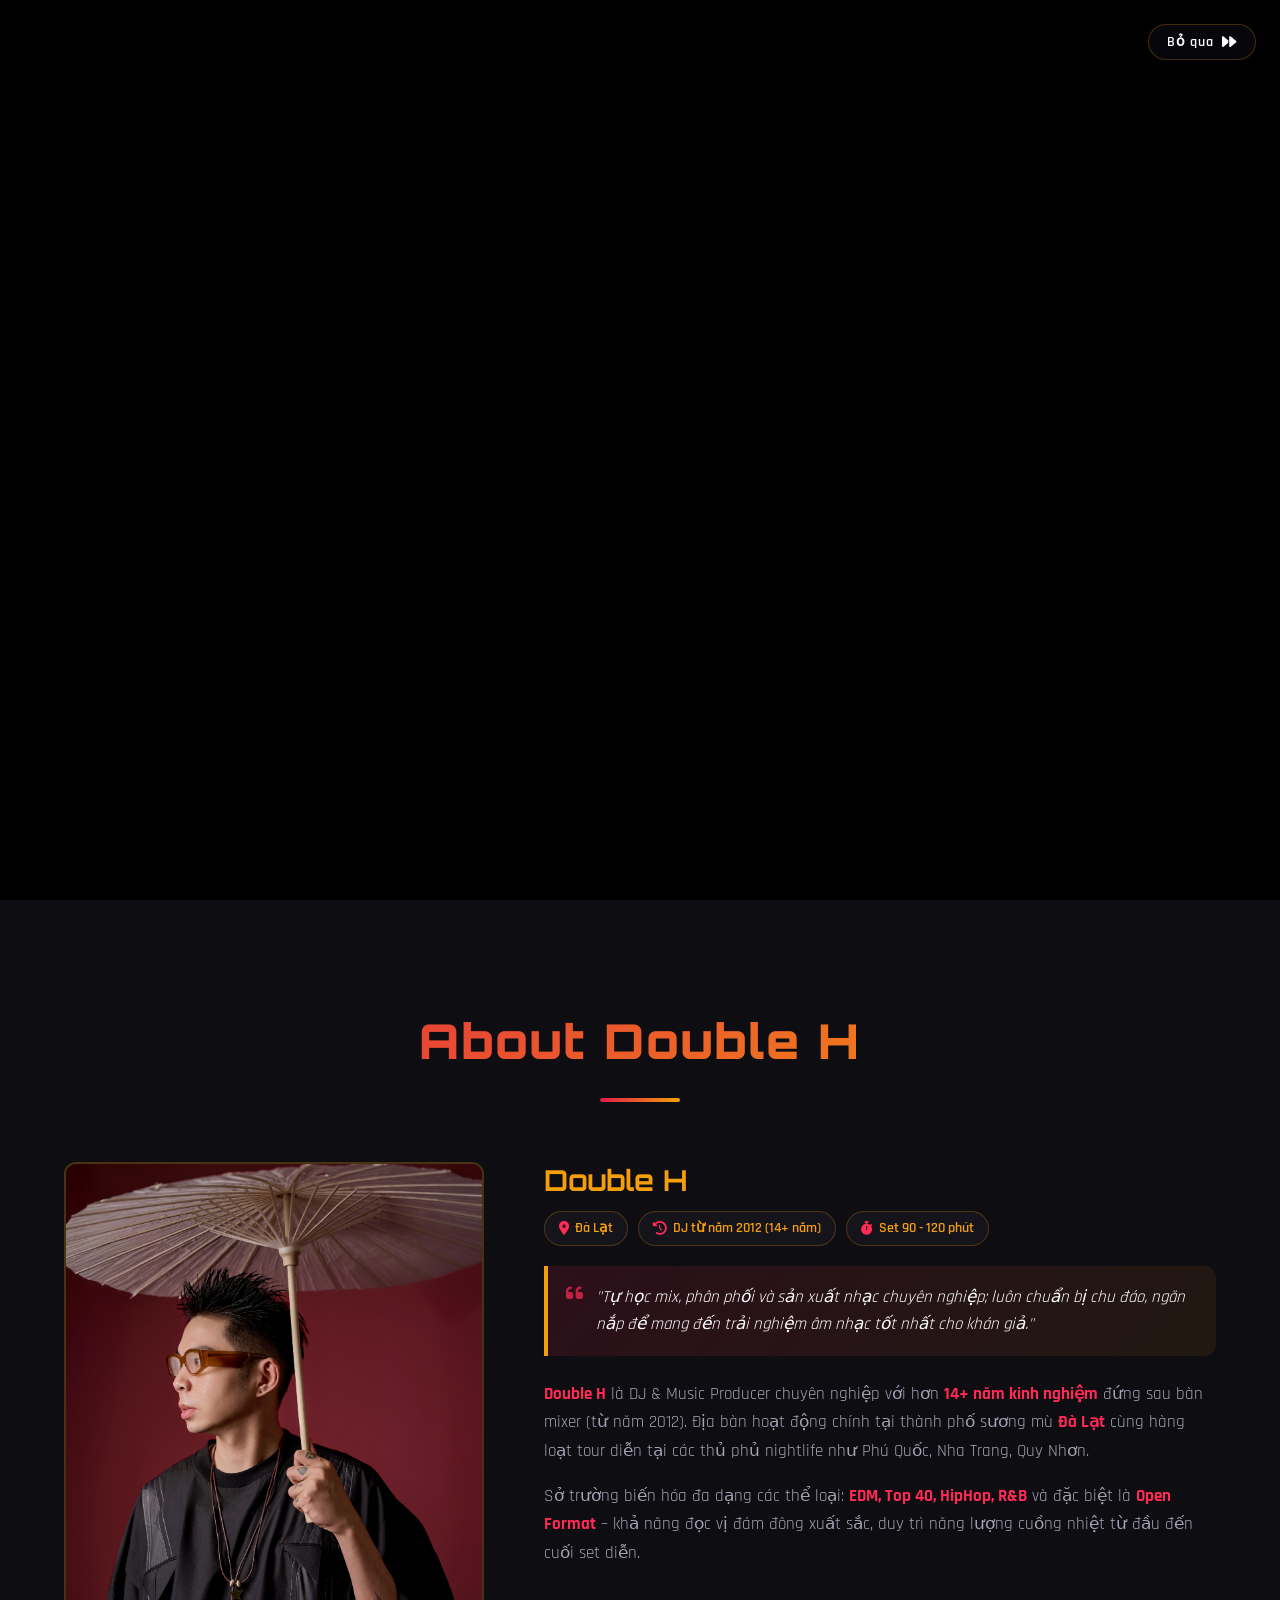
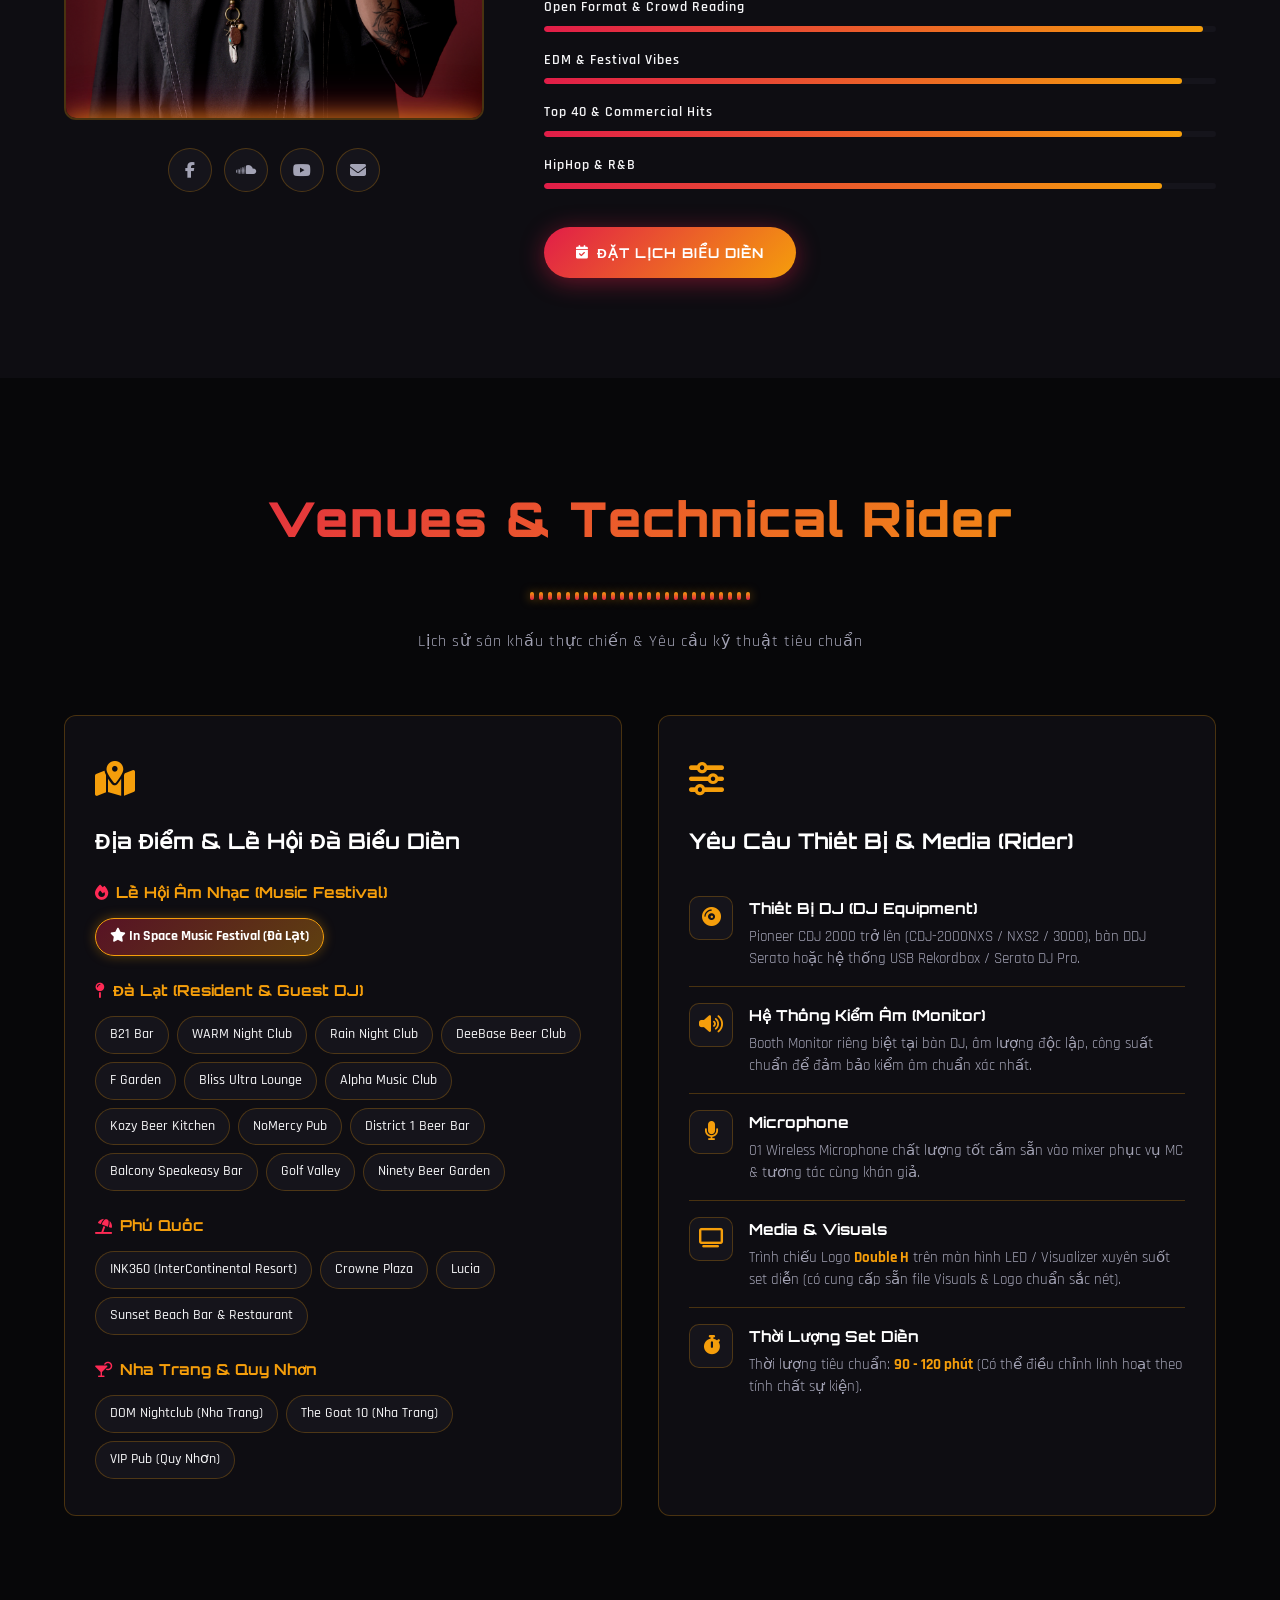
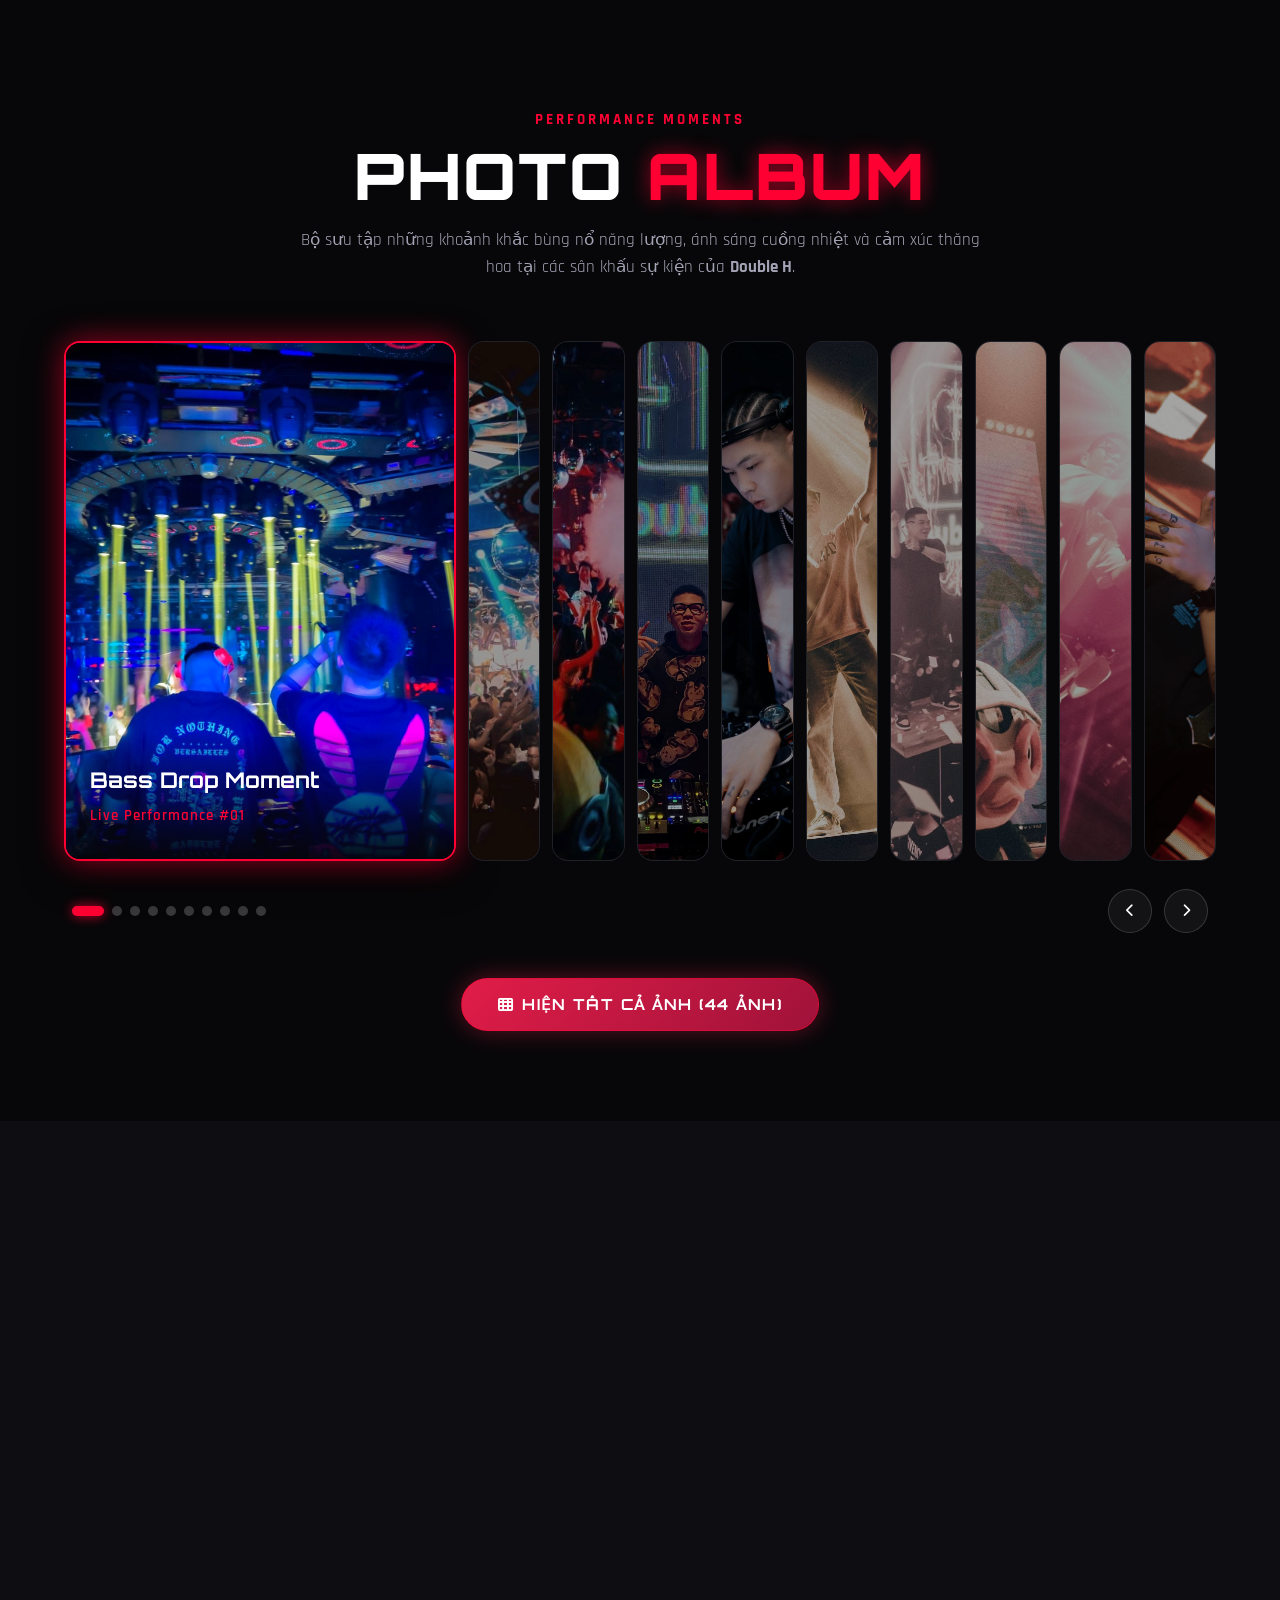
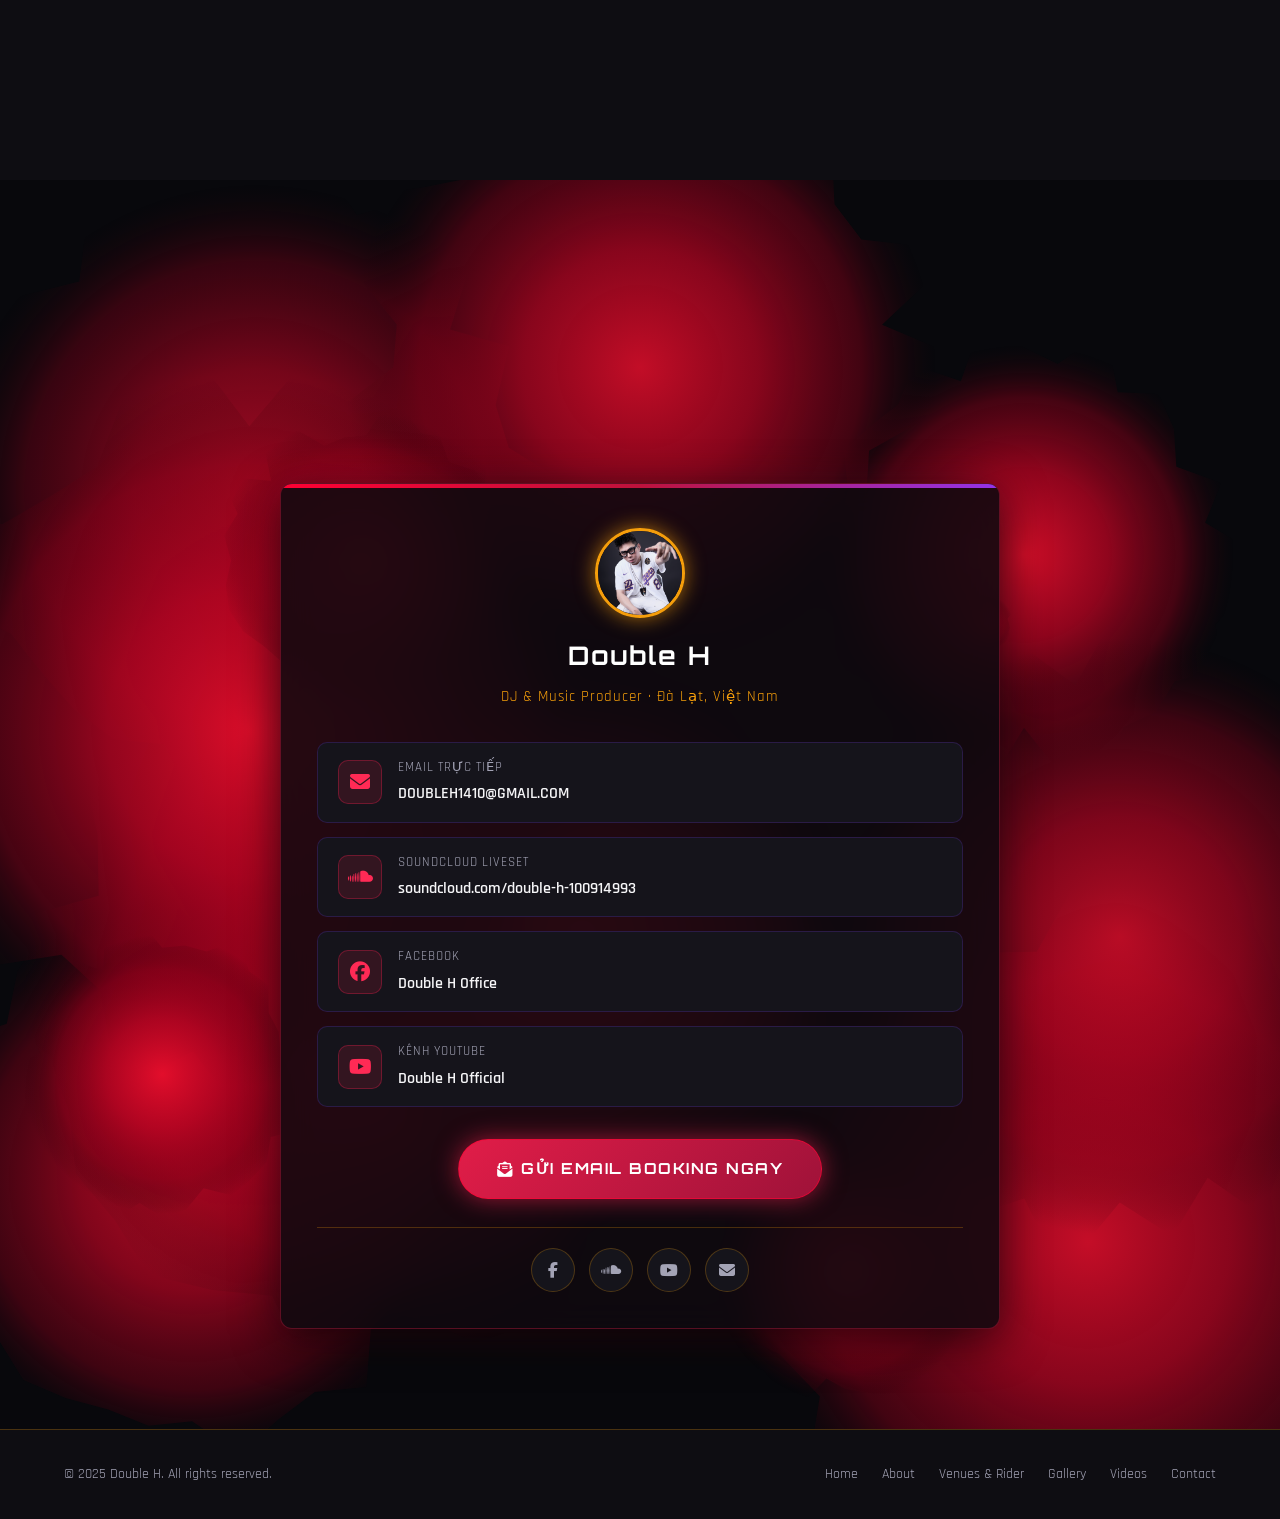
==== commit e9654ac9: "update profile" ====
--- a/index.backup.html
+++ b/index.backup.html
@@ -909,14 +909,6 @@
             </div>
 
             <div class="contact-item">
-              <div class="contact-icon"><i class="fas fa-map-marker-alt"></i></div>
-              <div class="contact-detail">
-                <span class="label">Địa bàn hoạt động</span>
-                <span class="value">TP. Đà Lạt, Lâm Đồng & Tour toàn quốc</span>
-              </div>
-            </div>
-
-            <div class="contact-item">
               <div class="contact-icon"><i class="fab fa-soundcloud"></i></div>
               <div class="contact-detail">
                 <span class="label">SoundCloud Liveset</span>
